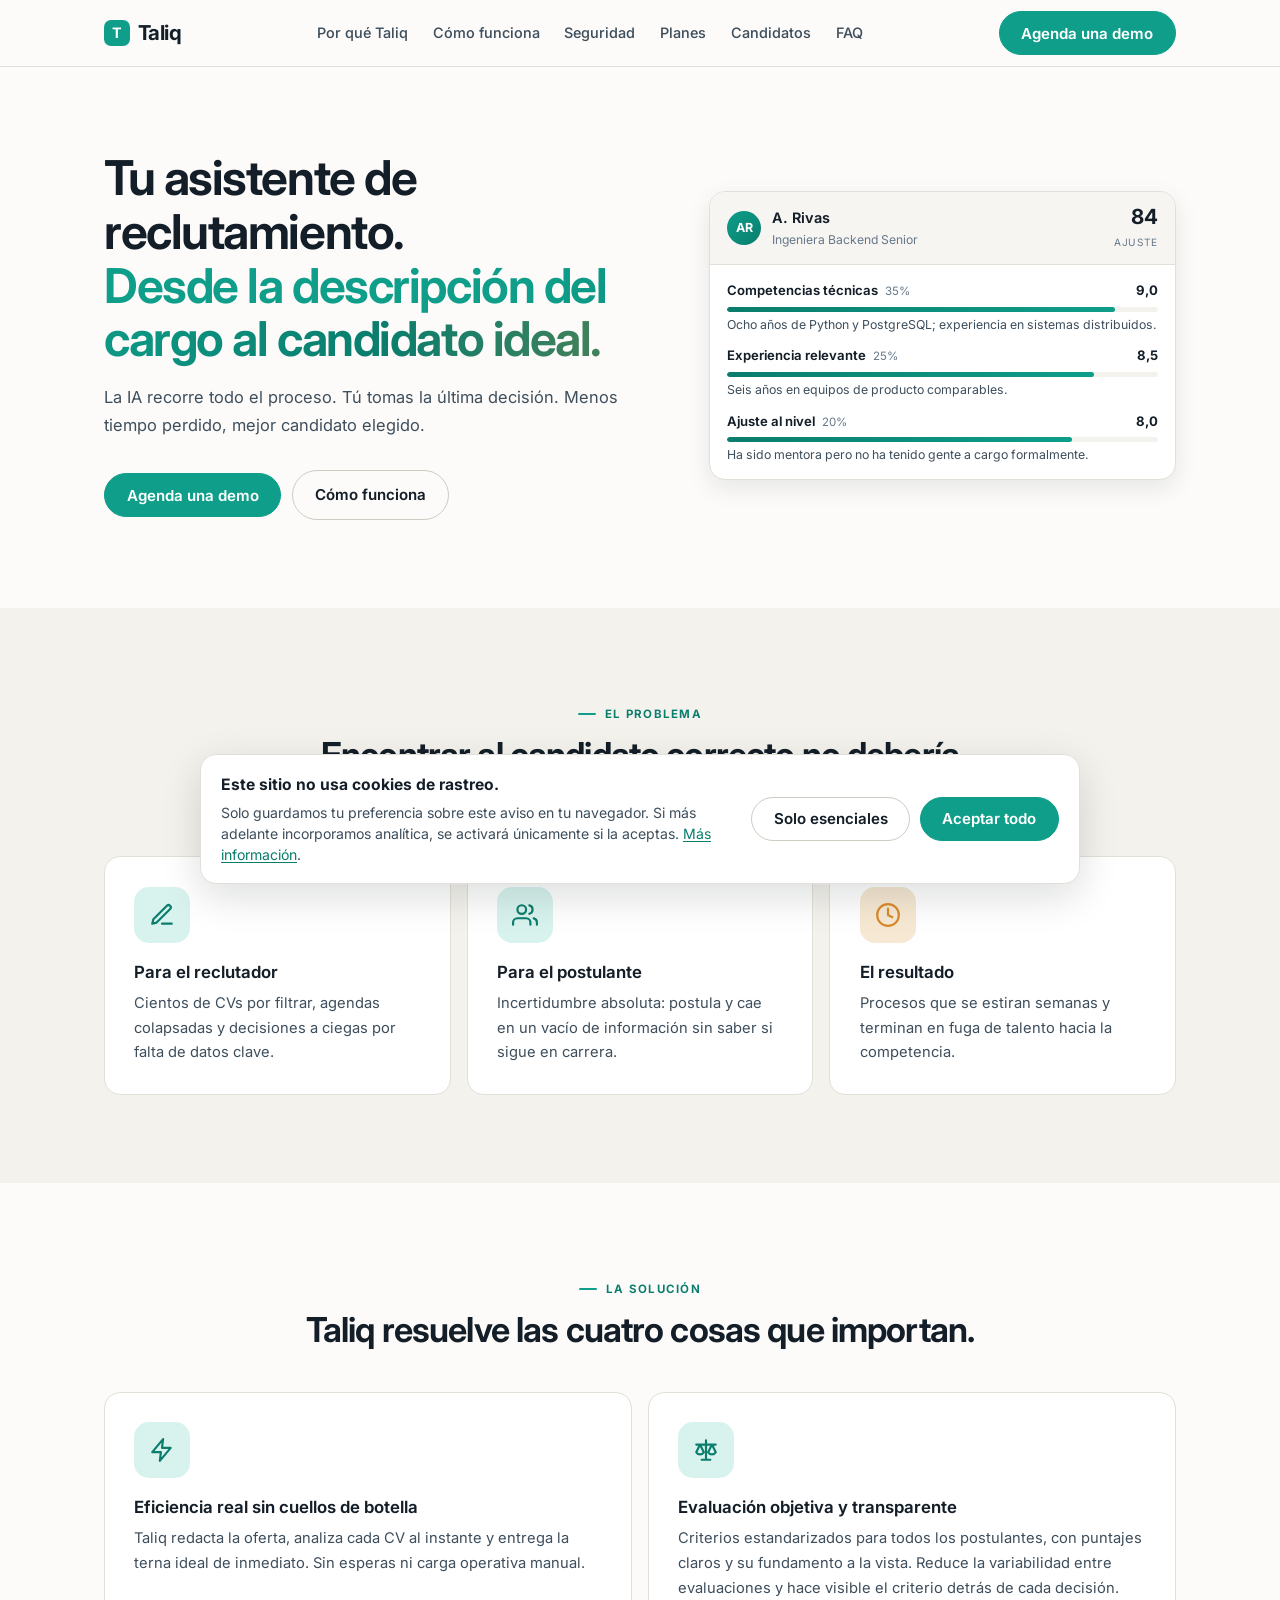
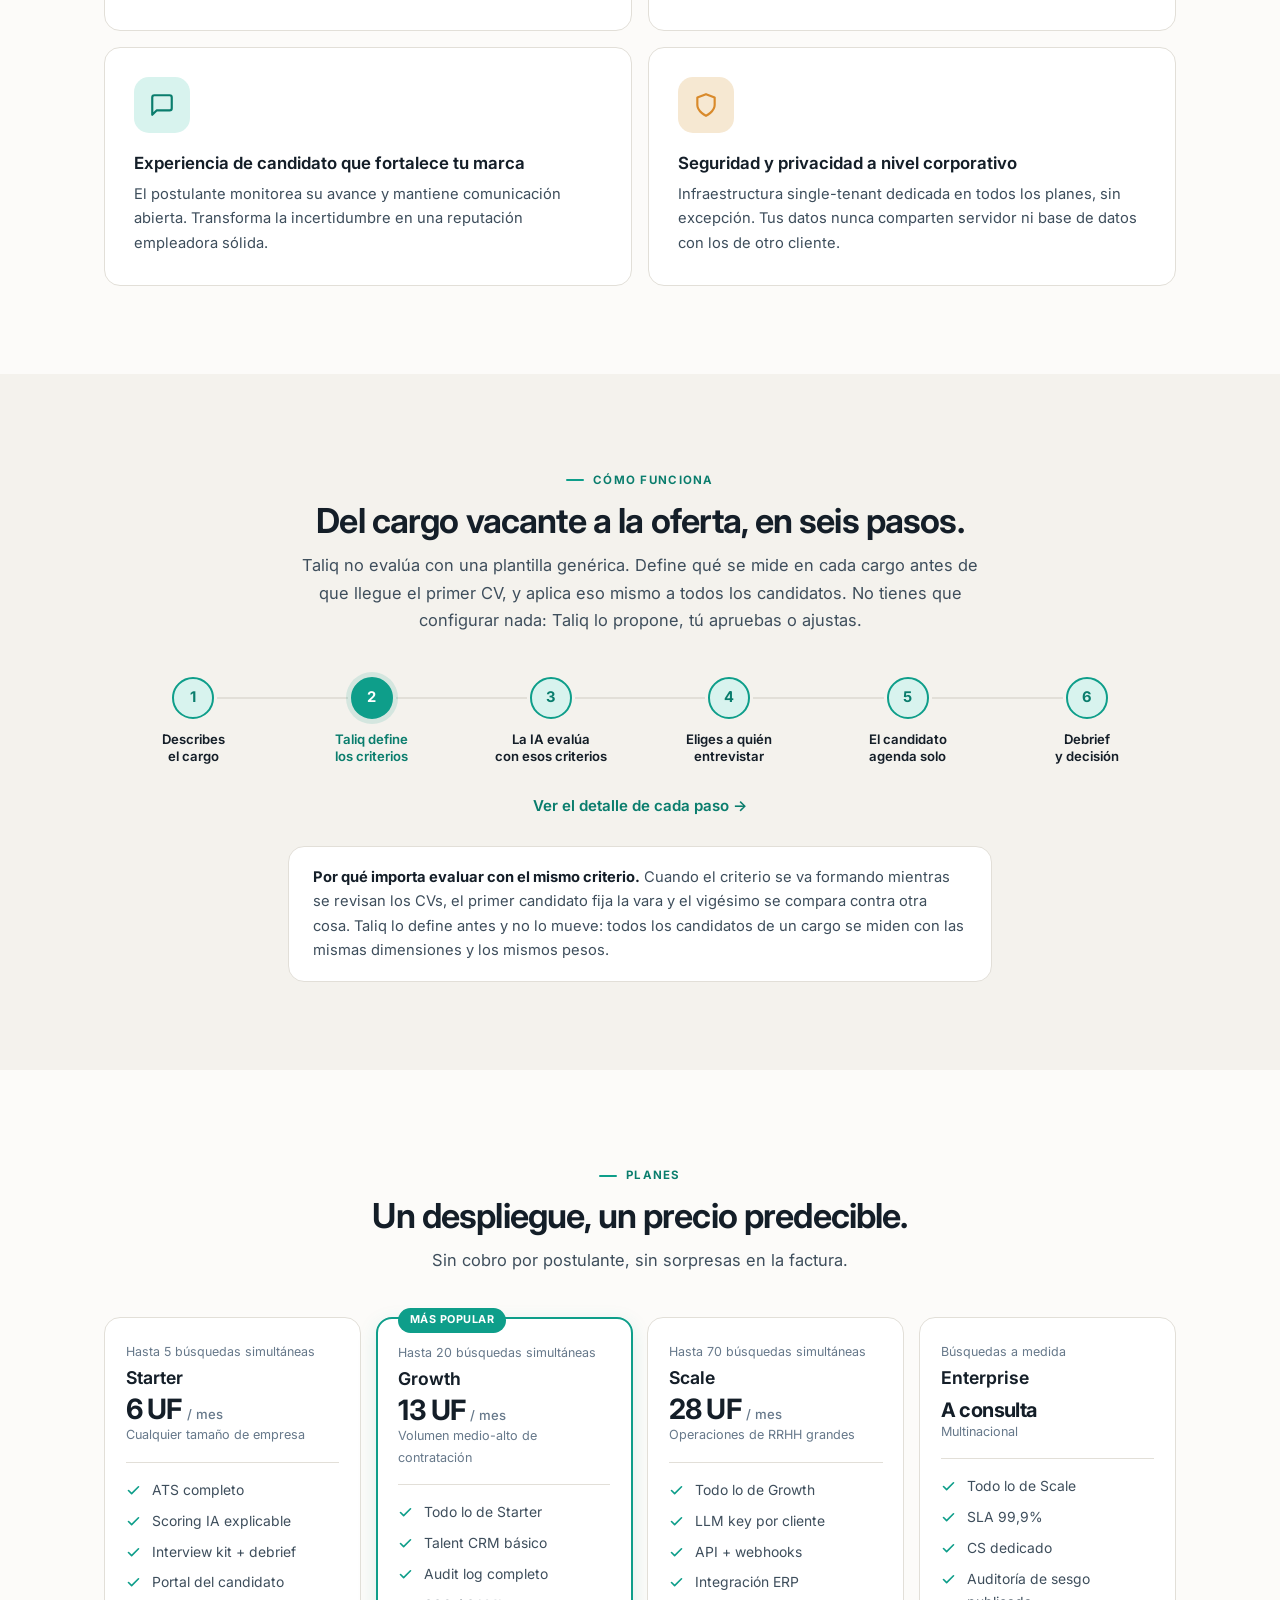
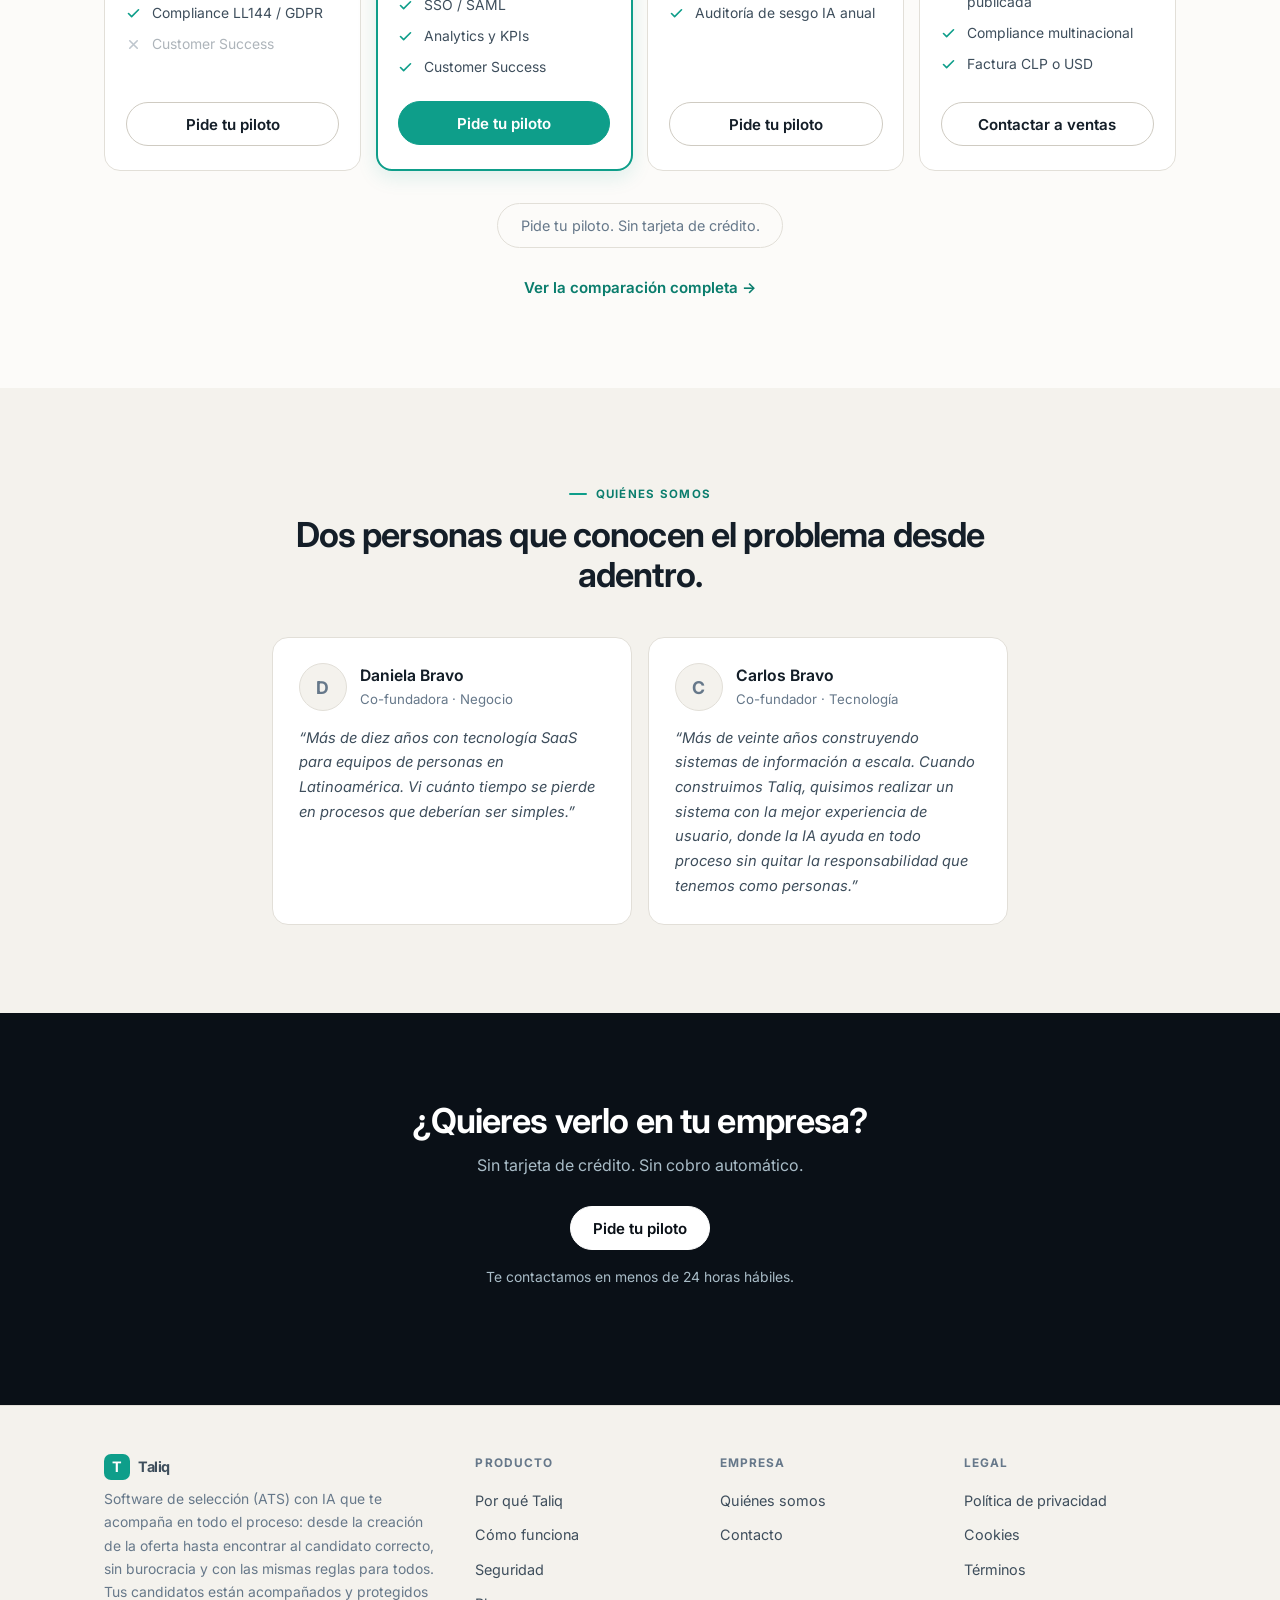
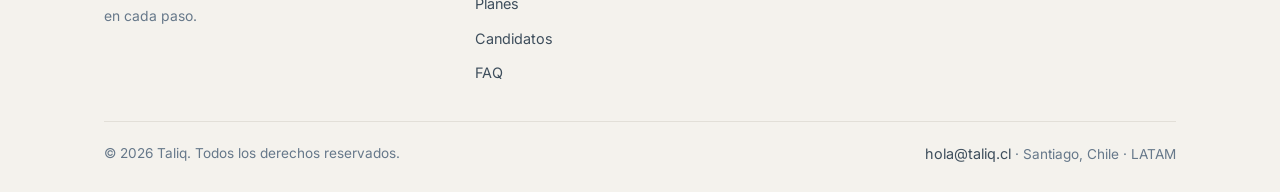
==== index.html @ 0eb397b0 "Sitio público de taliq.cl El sitio tal como está publicado: HTML, CSS y JavaScript escritos a mano, " ====
<!DOCTYPE html>
<html lang="es">
<head>
<meta charset="UTF-8">
<meta name="viewport" content="width=device-width,initial-scale=1">
<title>Taliq | Tu asistente de reclutamiento con IA</title>
<meta name="description" content="Taliq redacta la oferta, evalúa a todos los candidatos con los mismos criterios y coordina las entrevistas. La decisión final siempre es tuya.">
<meta property="og:title" content="Taliq | Tu asistente de reclutamiento con IA">
<meta property="og:description" content="Taliq redacta la oferta, evalúa a todos los candidatos con los mismos criterios y coordina las entrevistas. La decisión final siempre es tuya.">
<meta property="og:type" content="website">
<meta property="og:locale" content="es_CL">
<link rel="preconnect" href="https://fonts.googleapis.com">
<link rel="preconnect" href="https://fonts.gstatic.com" crossorigin>
<link href="https://fonts.googleapis.com/css2?family=Inter:wght@400;500;600;700&display=swap" rel="stylesheet">
<link rel="canonical" href="https://taliq.cl/">
<meta property="og:url" content="https://taliq.cl/">
<meta property="og:image" content="https://taliq.cl/assets/og-image.png">
<meta property="og:image:width" content="1200">
<meta property="og:image:height" content="630">
<meta property="og:image:alt" content="Taliq | Tu asistente de reclutamiento con IA">
<meta name="twitter:card" content="summary_large_image">
<meta name="twitter:title" content="Taliq | Tu asistente de reclutamiento con IA">
<meta name="twitter:description" content="Taliq redacta la oferta, evalúa a todos los candidatos con los mismos criterios y coordina las entrevistas. La decisión final siempre es tuya.">
<meta name="twitter:image" content="https://taliq.cl/assets/og-image.png">
<link rel="icon" href="favicon.ico" sizes="32x32">
<link rel="icon" href="assets/favicon.svg" type="image/svg+xml">
<link rel="apple-touch-icon" href="assets/apple-touch-icon.png">
<link rel="manifest" href="site.webmanifest">
<meta name="theme-color" content="#0E9E8A">
<!-- assets/styles.css is the traffic dashboard's render marker (dashboard/README.md):
     keep it as the one external, render-blocking stylesheet, or readership stops being counted. -->
<link rel="stylesheet" href="assets/styles.css">
</head>
<body>
<header class="site-header">
  <div class="container">
    <div class="header-inner">
      <a class="brand" href="index.html"><span class="brand__mark">T</span>Taliq</a>
      <nav class="nav" aria-label="Principal">
        <a href="porque-taliq.html">Por qué Taliq</a>
        <a href="como-funciona.html">Cómo funciona</a>
        <a href="seguridad.html">Seguridad</a>
        <a href="planes.html">Planes</a>
        <a href="candidatos.html">Candidatos</a>
        <a href="faq.html">FAQ</a>
      </nav>
      <div class="header-actions">
        <button class="btn btn--primary" data-demo>Agenda una demo</button>
        <button class="nav-toggle" aria-label="Abrir menú" aria-expanded="false"><span></span><span></span><span></span></button>
      </div>
    </div>
  </div>
  <div class="nav-mobile">
    <div class="container" style="padding:0">
      <a href="porque-taliq.html">Por qué Taliq</a>
      <a href="como-funciona.html">Cómo funciona</a>
      <a href="seguridad.html">Seguridad</a>
      <a href="planes.html">Planes</a>
      <a href="candidatos.html">Candidatos</a>
      <a href="faq.html">FAQ</a>
    </div>
  </div>
</header>

<!-- ===== HERO ===== -->
<section class="hero">
  <div class="container">
    <div class="hero__grid">
      <div>
        <h1>Tu asistente de reclutamiento.<br><em>Desde la descripción del cargo al candidato ideal.</em></h1>
        <p class="lede">La IA recorre todo el proceso. Tú tomas la última decisión. Menos tiempo perdido, mejor candidato elegido.</p>
        <div class="btn-row">
          <button class="btn btn--primary" data-demo>Agenda una demo</button>
          <a class="btn btn--ghost" href="como-funciona.html">Cómo funciona</a>
        </div>
      </div>
      <div class="hero__media reveal">
        <figure class="evalcard" style="margin:0">
          <figcaption class="evalcard__top">
            <span class="evalcard__avatar" aria-hidden="true">AR</span>
            <span>
              <span class="evalcard__who">A. Rivas</span>
              <span class="evalcard__role">Ingeniera Backend Senior</span>
            </span>
            <span class="evalcard__score"><b>84</b><span>Ajuste</span></span>
          </figcaption>
          <div class="evalcard__body">
            <div class="dim">
              <div class="dim__head"><b>Competencias técnicas</b><i>35%</i><span>9,0</span></div>
              <div class="dim__bar"><i style="width:90%"></i></div>
              <p class="dim__why">Ocho años de Python y PostgreSQL; experiencia en sistemas distribuidos.</p>
            </div>
            <div class="dim">
              <div class="dim__head"><b>Experiencia relevante</b><i>25%</i><span>8,5</span></div>
              <div class="dim__bar"><i style="width:85%"></i></div>
              <p class="dim__why">Seis años en equipos de producto comparables.</p>
            </div>
            <div class="dim">
              <div class="dim__head"><b>Ajuste al nivel</b><i>20%</i><span>8,0</span></div>
              <div class="dim__bar"><i style="width:80%"></i></div>
              <p class="dim__why">Ha sido mentora pero no ha tenido gente a cargo formalmente.</p>
            </div>
          </div>
        </figure>
      </div>
    </div>
  </div>
</section>

<!-- ===== PROBLEMA ===== -->
<section class="band" id="problema">
  <div class="container">
    <div class="head head--center reveal">
      <span class="eyebrow">El problema</span>
      <h2>Encontrar al candidato correcto no debería tomar tanto tiempo.</h2>
    </div>
    <div class="grid grid--3">
      <article class="card reveal">
        <span class="card__icon"><svg viewBox="0 0 24 24" fill="none" stroke="currentColor" stroke-width="2" stroke-linecap="round" stroke-linejoin="round" aria-hidden="true"><path d="M12 20h9"/><path d="M16.5 3.5a2.12 2.12 0 0 1 3 3L7 19l-4 1 1-4Z"/></svg></span>
        <h3>Para el reclutador</h3>
        <p>Cientos de CVs por filtrar, agendas colapsadas y decisiones a ciegas por falta de datos clave.</p>
      </article>
      <article class="card reveal">
        <span class="card__icon"><svg viewBox="0 0 24 24" fill="none" stroke="currentColor" stroke-width="2" stroke-linecap="round" stroke-linejoin="round" aria-hidden="true"><path d="M17 21v-2a4 4 0 0 0-4-4H5a4 4 0 0 0-4 4v2"/><circle cx="9" cy="7" r="4"/><path d="M23 21v-2a4 4 0 0 0-3-3.87"/><path d="M16 3.13a4 4 0 0 1 0 7.75"/></svg></span>
        <h3>Para el postulante</h3>
        <p>Incertidumbre absoluta: postula y cae en un vacío de información sin saber si sigue en carrera.</p>
      </article>
      <article class="card reveal">
        <span class="card__icon card__icon--warm"><svg viewBox="0 0 24 24" fill="none" stroke="currentColor" stroke-width="2" stroke-linecap="round" stroke-linejoin="round" aria-hidden="true"><circle cx="12" cy="12" r="10"/><path d="M12 6v6l4 2"/></svg></span>
        <h3>El resultado</h3>
        <p>Procesos que se estiran semanas y terminan en fuga de talento hacia la competencia.</p>
      </article>
    </div>
  </div>
</section>

<!-- ===== SOLUCIÓN ===== -->
<section id="solucion">
  <div class="container">
    <div class="head head--center reveal">
      <span class="eyebrow">La solución</span>
      <h2>Taliq resuelve las cuatro cosas que importan.</h2>
    </div>
    <div class="grid grid--2">
      <article class="card card--lift reveal">
        <span class="card__icon"><svg viewBox="0 0 24 24" fill="none" stroke="currentColor" stroke-width="2" stroke-linecap="round" stroke-linejoin="round" aria-hidden="true"><path d="M13 2 3 14h8l-1 8 10-12h-8l1-8z"/></svg></span>
        <h3>Eficiencia real sin cuellos de botella</h3>
        <p>Taliq redacta la oferta, analiza cada CV al instante y entrega la terna ideal de inmediato. Sin esperas ni carga operativa manual.</p>
      </article>
      <article class="card card--lift reveal">
        <span class="card__icon"><svg viewBox="0 0 24 24" fill="none" stroke="currentColor" stroke-width="2" stroke-linecap="round" stroke-linejoin="round" aria-hidden="true"><path d="M12 3v18M8 21h8M3 7h18M6.5 7 3 14a4 4 0 0 0 7 0Zm11 0L14 14a4 4 0 0 0 7 0Z"/></svg></span>
        <h3>Evaluación objetiva y transparente</h3>
        <p>Criterios estandarizados para todos los postulantes, con puntajes claros y su fundamento a la vista. Reduce la variabilidad entre evaluaciones y hace visible el criterio detrás de cada decisión.</p>
      </article>
      <article class="card card--lift reveal">
        <span class="card__icon"><svg viewBox="0 0 24 24" fill="none" stroke="currentColor" stroke-width="2" stroke-linecap="round" stroke-linejoin="round" aria-hidden="true"><path d="M21 15a2 2 0 0 1-2 2H7l-4 4V5a2 2 0 0 1 2-2h14a2 2 0 0 1 2 2z"/></svg></span>
        <h3>Experiencia de candidato que fortalece tu marca</h3>
        <p>El postulante monitorea su avance y mantiene comunicación abierta. Transforma la incertidumbre en una reputación empleadora sólida.</p>
      </article>
      <article class="card card--lift reveal">
        <span class="card__icon card__icon--warm"><svg viewBox="0 0 24 24" fill="none" stroke="currentColor" stroke-width="2" stroke-linecap="round" stroke-linejoin="round" aria-hidden="true"><path d="M12 22s8-4 8-10V5l-8-3-8 3v7c0 6 8 10 8 10z"/></svg></span>
        <h3>Seguridad y privacidad a nivel corporativo</h3>
        <p>Infraestructura single-tenant dedicada en todos los planes, sin excepción. Tus datos nunca comparten servidor ni base de datos con los de otro cliente.</p>
      </article>
    </div>
  </div>
</section>

<!-- ===== CÓMO FUNCIONA ===== -->
<section class="band" id="como-funciona">
  <div class="container">
    <div class="head head--center reveal">
      <span class="eyebrow">Cómo funciona</span>
      <h2>Del cargo vacante a la oferta, en seis pasos.</h2>
      <p class="lede">Taliq no evalúa con una plantilla genérica. Define qué se mide en cada cargo antes de que llegue el primer CV, y aplica eso mismo a todos los candidatos. No tienes que configurar nada: Taliq lo propone, tú apruebas o ajustas.</p>
    </div>
    <div class="flow reveal">
      <div class="flow__item"><div class="flow__n">1</div><div class="flow__t">Describes<br>el cargo</div></div>
      <div class="flow__item flow__item--hi"><div class="flow__n">2</div><div class="flow__t">Taliq define<br>los criterios</div></div>
      <div class="flow__item"><div class="flow__n">3</div><div class="flow__t">La IA evalúa<br>con esos criterios</div></div>
      <div class="flow__item"><div class="flow__n">4</div><div class="flow__t">Eliges a quién<br>entrevistar</div></div>
      <div class="flow__item"><div class="flow__n">5</div><div class="flow__t">El candidato<br>agenda solo</div></div>
      <div class="flow__item"><div class="flow__n">6</div><div class="flow__t">Debrief<br>y decisión</div></div>
    </div>
    <p class="flow-link reveal"><a href="como-funciona.html">Ver el detalle de cada paso &rarr;</a></p>
    <div class="flow-note reveal">
      <b>Por qué importa evaluar con el mismo criterio.</b> Cuando el criterio se va formando mientras se revisan los CVs, el primer candidato fija la vara y el vigésimo se compara contra otra cosa. Taliq lo define antes y no lo mueve: todos los candidatos de un cargo se miden con las mismas dimensiones y los mismos pesos.
    </div>
  </div>
</section>

<!-- ===== PLANES ===== -->
<section id="planes">
  <div class="container">
    <div class="head head--center reveal">
      <span class="eyebrow">Planes</span>
      <h2>Un despliegue, un precio predecible.</h2>
      <p class="lede">Sin cobro por postulante, sin sorpresas en la factura.</p>
    </div>
    <div class="plans">
      <article class="plan reveal">
        <p class="plan__for">Hasta 5 búsquedas simultáneas</p>
        <h3>Starter</h3>
        <div class="plan__price">6 UF <small>/ mes</small></div>
        <p class="plan__context">Cualquier tamaño de empresa</p>
        <ul class="plan__list">
          <li><svg viewBox="0 0 24 24" fill="none" stroke="currentColor" stroke-width="2.6" stroke-linecap="round" stroke-linejoin="round" aria-hidden="true"><path d="M20 6 9 17l-5-5"/></svg><span>ATS completo</span></li>
          <li><svg viewBox="0 0 24 24" fill="none" stroke="currentColor" stroke-width="2.6" stroke-linecap="round" stroke-linejoin="round" aria-hidden="true"><path d="M20 6 9 17l-5-5"/></svg><span>Scoring IA explicable</span></li>
          <li><svg viewBox="0 0 24 24" fill="none" stroke="currentColor" stroke-width="2.6" stroke-linecap="round" stroke-linejoin="round" aria-hidden="true"><path d="M20 6 9 17l-5-5"/></svg><span>Interview kit + debrief</span></li>
          <li><svg viewBox="0 0 24 24" fill="none" stroke="currentColor" stroke-width="2.6" stroke-linecap="round" stroke-linejoin="round" aria-hidden="true"><path d="M20 6 9 17l-5-5"/></svg><span>Portal del candidato</span></li>
          <li><svg viewBox="0 0 24 24" fill="none" stroke="currentColor" stroke-width="2.6" stroke-linecap="round" stroke-linejoin="round" aria-hidden="true"><path d="M20 6 9 17l-5-5"/></svg><span>Compliance LL144 / GDPR</span></li>
          <li class="plan__no"><svg viewBox="0 0 24 24" fill="none" stroke="currentColor" stroke-width="2.6" stroke-linecap="round" stroke-linejoin="round" aria-hidden="true"><path d="M18 6 6 18M6 6l12 12"/></svg><span>Customer Success</span></li>
        </ul>
        <button class="btn btn--ghost" data-demo>Pide tu piloto</button>
      </article>
      <article class="plan plan--featured reveal">
        <span class="plan__flag">Más popular</span>
        <p class="plan__for">Hasta 20 búsquedas simultáneas</p>
        <h3>Growth</h3>
        <div class="plan__price">13 UF <small>/ mes</small></div>
        <p class="plan__context">Volumen medio-alto de contratación</p>
        <ul class="plan__list">
          <li><svg viewBox="0 0 24 24" fill="none" stroke="currentColor" stroke-width="2.6" stroke-linecap="round" stroke-linejoin="round" aria-hidden="true"><path d="M20 6 9 17l-5-5"/></svg><span>Todo lo de Starter</span></li>
          <li><svg viewBox="0 0 24 24" fill="none" stroke="currentColor" stroke-width="2.6" stroke-linecap="round" stroke-linejoin="round" aria-hidden="true"><path d="M20 6 9 17l-5-5"/></svg><span>Talent CRM básico</span></li>
          <li><svg viewBox="0 0 24 24" fill="none" stroke="currentColor" stroke-width="2.6" stroke-linecap="round" stroke-linejoin="round" aria-hidden="true"><path d="M20 6 9 17l-5-5"/></svg><span>Audit log completo</span></li>
          <li><svg viewBox="0 0 24 24" fill="none" stroke="currentColor" stroke-width="2.6" stroke-linecap="round" stroke-linejoin="round" aria-hidden="true"><path d="M20 6 9 17l-5-5"/></svg><span>SSO / SAML</span></li>
          <li><svg viewBox="0 0 24 24" fill="none" stroke="currentColor" stroke-width="2.6" stroke-linecap="round" stroke-linejoin="round" aria-hidden="true"><path d="M20 6 9 17l-5-5"/></svg><span>Analytics y KPIs</span></li>
          <li><svg viewBox="0 0 24 24" fill="none" stroke="currentColor" stroke-width="2.6" stroke-linecap="round" stroke-linejoin="round" aria-hidden="true"><path d="M20 6 9 17l-5-5"/></svg><span>Customer Success</span></li>
        </ul>
        <button class="btn btn--primary" data-demo>Pide tu piloto</button>
      </article>
      <article class="plan reveal">
        <p class="plan__for">Hasta 70 búsquedas simultáneas</p>
        <h3>Scale</h3>
        <div class="plan__price">28 UF <small>/ mes</small></div>
        <p class="plan__context">Operaciones de RRHH grandes</p>
        <ul class="plan__list">
          <li><svg viewBox="0 0 24 24" fill="none" stroke="currentColor" stroke-width="2.6" stroke-linecap="round" stroke-linejoin="round" aria-hidden="true"><path d="M20 6 9 17l-5-5"/></svg><span>Todo lo de Growth</span></li>
          <li><svg viewBox="0 0 24 24" fill="none" stroke="currentColor" stroke-width="2.6" stroke-linecap="round" stroke-linejoin="round" aria-hidden="true"><path d="M20 6 9 17l-5-5"/></svg><span>LLM key por cliente</span></li>
          <li><svg viewBox="0 0 24 24" fill="none" stroke="currentColor" stroke-width="2.6" stroke-linecap="round" stroke-linejoin="round" aria-hidden="true"><path d="M20 6 9 17l-5-5"/></svg><span>API + webhooks</span></li>
          <li><svg viewBox="0 0 24 24" fill="none" stroke="currentColor" stroke-width="2.6" stroke-linecap="round" stroke-linejoin="round" aria-hidden="true"><path d="M20 6 9 17l-5-5"/></svg><span>Integración ERP</span></li>
          <li><svg viewBox="0 0 24 24" fill="none" stroke="currentColor" stroke-width="2.6" stroke-linecap="round" stroke-linejoin="round" aria-hidden="true"><path d="M20 6 9 17l-5-5"/></svg><span>Auditoría de sesgo IA anual</span></li>
        </ul>
        <button class="btn btn--ghost" data-demo>Pide tu piloto</button>
      </article>
      <article class="plan reveal">
        <p class="plan__for">Búsquedas a medida</p>
        <h3>Enterprise</h3>
        <div class="plan__price plan__price--consult">A consulta</div>
        <p class="plan__context">Multinacional</p>
        <ul class="plan__list">
          <li><svg viewBox="0 0 24 24" fill="none" stroke="currentColor" stroke-width="2.6" stroke-linecap="round" stroke-linejoin="round" aria-hidden="true"><path d="M20 6 9 17l-5-5"/></svg><span>Todo lo de Scale</span></li>
          <li><svg viewBox="0 0 24 24" fill="none" stroke="currentColor" stroke-width="2.6" stroke-linecap="round" stroke-linejoin="round" aria-hidden="true"><path d="M20 6 9 17l-5-5"/></svg><span>SLA 99,9%</span></li>
          <li><svg viewBox="0 0 24 24" fill="none" stroke="currentColor" stroke-width="2.6" stroke-linecap="round" stroke-linejoin="round" aria-hidden="true"><path d="M20 6 9 17l-5-5"/></svg><span>CS dedicado</span></li>
          <li><svg viewBox="0 0 24 24" fill="none" stroke="currentColor" stroke-width="2.6" stroke-linecap="round" stroke-linejoin="round" aria-hidden="true"><path d="M20 6 9 17l-5-5"/></svg><span>Auditoría de sesgo publicada</span></li>
          <li><svg viewBox="0 0 24 24" fill="none" stroke="currentColor" stroke-width="2.6" stroke-linecap="round" stroke-linejoin="round" aria-hidden="true"><path d="M20 6 9 17l-5-5"/></svg><span>Compliance multinacional</span></li>
          <li><svg viewBox="0 0 24 24" fill="none" stroke="currentColor" stroke-width="2.6" stroke-linecap="round" stroke-linejoin="round" aria-hidden="true"><path d="M20 6 9 17l-5-5"/></svg><span>Factura CLP o USD</span></li>
        </ul>
        <button class="btn btn--ghost" data-demo>Contactar a ventas</button>
      </article>
    </div>
    <div class="plans__note reveal"><span>Pide tu piloto. Sin tarjeta de crédito.</span></div>
    <p class="plans__more reveal"><a href="planes.html">Ver la comparación completa &rarr;</a></p>
  </div>
</section>

<!-- ===== NOSOTROS ===== -->
<section class="band" id="nosotros">
  <div class="container">
    <div class="head head--center reveal">
      <span class="eyebrow">Quiénes somos</span>
      <h2>Dos personas que conocen el problema desde adentro.</h2>
    </div>
    <div class="team">
      <article class="team__card reveal">
        <div class="team__top">
          <!-- TODO: reemplazar por foto real -->
          <div class="team__avatar">D</div>
          <div>
            <div class="team__name">Daniela Bravo</div>
            <div class="team__role">Co-fundadora · Negocio</div>
          </div>
        </div>
        <p class="team__bio">&ldquo;Más de diez años con tecnología SaaS para equipos de personas en Latinoamérica. Vi cuánto tiempo se pierde en procesos que deberían ser simples.&rdquo;</p>
      </article>
      <article class="team__card reveal">
        <div class="team__top">
          <!-- TODO: reemplazar por foto real -->
          <div class="team__avatar">C</div>
          <div>
            <div class="team__name">Carlos Bravo</div>
            <div class="team__role">Co-fundador · Tecnología</div>
          </div>
        </div>
        <p class="team__bio">&ldquo;Más de veinte años construyendo sistemas de información a escala. Cuando construimos Taliq, quisimos realizar un sistema con la mejor experiencia de usuario, donde la IA ayuda en todo proceso sin quitar la responsabilidad que tenemos como personas.&rdquo;</p>
      </article>
    </div>
  </div>
</section>

<section class="cta">
  <div class="container">
    <h2>¿Quieres verlo en tu empresa?</h2>
    <p>Sin tarjeta de crédito. Sin cobro automático.</p>
    <button class="btn btn--on-ink" data-demo>Pide tu piloto</button>
    <p class="cta__fine">Te contactamos en menos de 24 horas hábiles.</p>
  </div>
</section>
<footer class="site-footer">
  <div class="container">
    <div class="footer-grid">
      <div>
        <a class="brand" href="index.html"><span class="brand__mark">T</span>Taliq</a>
        <p class="footer-tag">Software de selección (ATS) con IA que te acompaña en todo el proceso: desde la creación de la oferta hasta encontrar al candidato correcto, sin burocracia y con las mismas reglas para todos. Tus candidatos están acompañados y protegidos en cada paso.</p>
      </div>
      <div>
        <h4>Producto</h4>
        <ul>
          <li><a href="porque-taliq.html">Por qué Taliq</a></li>
          <li><a href="como-funciona.html">Cómo funciona</a></li>
          <li><a href="seguridad.html">Seguridad</a></li>
          <li><a href="planes.html">Planes</a></li>
          <li><a href="candidatos.html">Candidatos</a></li>
          <li><a href="faq.html">FAQ</a></li>
        </ul>
      </div>
      <div>
        <h4>Empresa</h4>
        <ul>
          <li><a href="index.html#nosotros">Quiénes somos</a></li>
          <li><a href="#" data-demo>Contacto</a></li>
        </ul>
      </div>
      <div>
        <h4>Legal</h4>
        <ul>
          <li><a href="privacidad.html">Política de privacidad</a></li>
          <li><a href="#" data-cookies>Cookies</a></li>
          <li><a href="#">Términos</a></li>
        </ul>
      </div>
    </div>
    <div class="footer-bottom">
      <span>© 2026 Taliq. Todos los derechos reservados.</span>
      <span><a href="mailto:hola@taliq.cl">hola@taliq.cl</a> · Santiago, Chile · LATAM</span>
    </div>
  </div>
</footer>
<div class="modal-overlay" id="modal-demo" role="dialog" aria-modal="true" aria-labelledby="modal-title">
  <div class="modal">
    <button class="modal__close" aria-label="Cerrar">&times;</button>
    <h2 id="modal-title">Conoce Taliq en 30 minutos</h2>
    <p class="modal__sub">Completa tus datos y te contactamos en menos de 24 horas hábiles.</p>
    <form id="form-demo" novalidate>
      <div class="hp" aria-hidden="true"><label for="website">Sitio web de la empresa *</label><input type="text" id="website" name="website" placeholder="https://www.tuempresa.cl" tabindex="-1" autocomplete="off" data-required="true"></div>
      <div class="field-row">
        <div class="field"><label for="nombre">Nombre completo</label>
          <input type="text" id="nombre" name="nombre" placeholder="Tu nombre" required></div>
        <div class="field"><label for="empresa">Empresa</label>
          <input type="text" id="empresa" name="empresa" placeholder="Nombre de tu empresa" required></div>
      </div>
      <div class="field"><label for="email">Correo corporativo</label>
        <input type="email" id="email" name="email" placeholder="tu@empresa.cl" required></div>
      <div class="field-row">
        <div class="field"><label for="cargo">Cargo</label>
          <input type="text" id="cargo" name="cargo" placeholder="Tu cargo" required></div>
        <div class="field"><label for="pais">País</label>
          <select id="pais" name="pais" required>
            <option value="" disabled selected>Selecciona</option>
            <option>Chile</option><option>Argentina</option><option>Colombia</option>
            <option>México</option><option>Perú</option><option>Otro</option>
          </select></div>
      </div>
      <div class="field"><label for="volumen">¿Cuántas personas contratan por mes?</label>
        <select id="volumen" name="volumen" required>
          <option value="" disabled selected>Selecciona</option>
          <option>1 a 5</option><option>5 a 20</option><option>20 a 50</option><option>Más de 50</option>
        </select></div>
      <div class="field-check">
        <input type="checkbox" id="privacidad" name="privacidad" required>
        <label for="privacidad">Acepto la <a href="privacidad.html" target="_blank" rel="noopener">política de privacidad</a></label>
      </div>
      <button type="submit" class="btn btn--primary">Quiero mi demo</button>
    </form>
    <div class="modal__success">
      <h3>Listo. Te contactamos pronto.</h3>
      <p>Recibimos tu solicitud. En menos de 24 horas hábiles alguien del equipo se comunica contigo.</p>
    </div>
  </div>
</div>
<div class="cookie-banner" id="cookie-banner" role="dialog" aria-labelledby="cookie-title" hidden>
  <div class="cookie-banner__inner">
    <div class="cookie-banner__text">
      <strong id="cookie-title">Este sitio no usa cookies de rastreo.</strong>
      <p>Solo guardamos tu preferencia sobre este aviso en tu navegador. Si más adelante incorporamos analítica, se activará únicamente si la aceptas. <a href="privacidad.html#cookies">Más información</a>.</p>
    </div>
    <div class="cookie-banner__actions">
      <button type="button" class="btn btn--ghost" data-consent="essential">Solo esenciales</button>
      <button type="button" class="btn btn--primary" data-consent="all">Aceptar todo</button>
    </div>
  </div>
</div>
<script src="assets/site.js"></script>
</body>
</html>
---- assets/styles.css ----
/* ===========================================================
   TALIQ — Estilos del sitio
   =========================================================== */
*,*::before,*::after{box-sizing:border-box;margin:0;padding:0}

:root{
  --ink:#0A1017;
  --ink-2:#12212C;
  --paper:#FCFBF9;
  --paper-2:#F4F2ED;
  --surface:#FFFFFF;
  --surface-2:#F7F5F1;
  --text:#141E28;
  --text-2:#3E4E5C;
  --muted:#66788A;
  --on-ink:#EEF3F5;
  --on-ink-2:#A9BCC7;
  --accent:#0E9E8A;
  --accent-2:#0A7D6D;
  --accent-3:#D8F3EE;
  --warm:#D98A2B;
  --warm-2:#F6E8D2;
  --line:#E2DFD8;
  --line-2:#CFCBC2;
  --r:10px;
  --r-lg:16px;
  --shadow-sm:0 1px 3px rgba(16,27,37,.06);
  --shadow-md:0 8px 24px rgba(16,27,37,.09);
  --max:1120px;
  --font:'Inter',-apple-system,BlinkMacSystemFont,'Segoe UI',Roboto,sans-serif;
}

html{scroll-behavior:smooth;-webkit-text-size-adjust:100%}
body{
  font-family:var(--font);color:var(--text);background:var(--paper);
  line-height:1.65;font-size:16px;-webkit-font-smoothing:antialiased;
}
img{max-width:100%;display:block}
a{color:inherit;text-decoration:none}

/* ---------- Tipografía ---------- */
h1{font-size:clamp(2rem,4.6vw,3rem);font-weight:660;line-height:1.12;letter-spacing:-.03em}
h2{font-size:clamp(1.5rem,3.2vw,2.15rem);font-weight:660;line-height:1.16;letter-spacing:-.025em}
/* Cada página abre con su h1 (uno por página, por SEO), pero el titular de una
   sección .head se ve como se veía cuando era un h2: sólo cambia la etiqueta,
   no el peso visual. El h1 grande queda para el hero de la portada, que está
   fuera de .head. Estas tres medidas son las mismas del h2 de arriba. */
.head h1{font-size:clamp(1.5rem,3.2vw,2.15rem);line-height:1.16;letter-spacing:-.025em}
h3{font-size:1.05rem;font-weight:640;line-height:1.35}
p{line-height:1.68}

.container{max-width:var(--max);margin-inline:auto;padding-inline:24px}
section{padding:clamp(56px,8vw,88px) 0}
.band{background:var(--paper-2)}
.band-dark{background:var(--ink);color:var(--on-ink)}
.band-dark h1,.band-dark h2,.band-dark h3{color:#fff}
.band-dark p{color:var(--on-ink-2)}

.eyebrow{
  display:inline-flex;align-items:center;gap:.55rem;
  font-size:.72rem;font-weight:680;letter-spacing:.11em;text-transform:uppercase;
  color:var(--accent-2);margin-bottom:.7rem;
}
.eyebrow::before{content:"";width:18px;height:2px;border-radius:2px;background:var(--accent)}
.band-dark .eyebrow{color:var(--accent)}

.head{max-width:44rem;margin-bottom:2.6rem}
.head--center{text-align:center;margin-inline:auto}
.head--center .eyebrow{justify-content:center}
.lede{font-size:1.03rem;color:var(--text-2);margin-top:.7rem}
.band-dark .lede{color:var(--on-ink-2)}

/* ---------- Botones ---------- */
.btn{
  display:inline-flex;align-items:center;justify-content:center;gap:.4rem;
  padding:.72rem 1.35rem;border-radius:99px;border:1.5px solid transparent;
  font-size:.94rem;font-weight:620;cursor:pointer;transition:all .18s ease;
  font-family:inherit;white-space:nowrap;
}
.btn--primary{background:var(--accent);color:#fff;border-color:var(--accent)}
.btn--primary:hover{background:var(--accent-2);border-color:var(--accent-2)}
.btn--ghost{background:transparent;color:var(--text);border-color:var(--line-2)}
.btn--ghost:hover{border-color:var(--text-2)}
.btn--on-ink{background:#fff;color:var(--ink);border-color:#fff}
.btn--on-ink:hover{background:var(--on-ink)}
.btn--on-ink-ghost{background:transparent;color:var(--on-ink);border-color:rgba(255,255,255,.28)}
.btn--on-ink-ghost:hover{border-color:rgba(255,255,255,.55)}
.btn-row{display:flex;gap:.7rem;flex-wrap:wrap;align-items:center}

/* ---------- Header ---------- */
.site-header{
  position:sticky;top:0;z-index:60;
  background:rgba(252,251,249,.9);backdrop-filter:blur(12px);
  border-bottom:1px solid var(--line);transition:box-shadow .2s;
}
.site-header.is-scrolled{box-shadow:var(--shadow-sm)}
.header-inner{display:flex;align-items:center;justify-content:space-between;gap:1.5rem;height:66px}
.brand{display:flex;align-items:center;gap:.5rem;font-size:1.28rem;font-weight:700;letter-spacing:-.03em;flex-shrink:0}
.brand__mark{width:26px;height:26px;border-radius:7px;background:var(--accent);display:grid;place-items:center;color:#fff;font-size:.9rem;font-weight:700}
.nav{display:flex;gap:1.55rem}
.nav a+a{margin-left:0}
@supports not (gap:1rem){.nav a+a{margin-left:1.55rem}}
.nav a{font-size:.9rem;font-weight:520;color:var(--text-2);transition:color .15s}
.nav a:hover,.nav a[aria-current="page"]{color:var(--accent-2)}
.header-actions{display:flex;align-items:center;gap:.6rem;flex-shrink:0}
.nav-toggle{display:none;flex-direction:column;gap:5px;background:none;border:none;cursor:pointer;padding:8px}
.nav-toggle span{display:block;width:22px;height:2px;background:var(--text);border-radius:2px;transition:.25s}
.nav-mobile{display:none;flex-direction:column;padding:.6rem 24px 1.2rem;border-top:1px solid var(--line);background:var(--paper)}
.nav-mobile a{padding:.72rem 0;font-size:.96rem;color:var(--text-2);border-bottom:1px solid var(--line)}
.nav-mobile a:last-child{border-bottom:none}
.nav-mobile.is-open{display:flex}

/* ---------- Hero ---------- */
.hero{padding:clamp(52px,7vw,84px) 0 clamp(56px,8vw,88px)}
.hero__grid{display:grid;grid-template-columns:1.08fr .92fr;gap:clamp(2.2rem,4.5vw,3.6rem);align-items:center}
.hero h1 em{font-style:normal;background:linear-gradient(96deg,var(--accent) 0%,var(--accent) 44%,var(--accent-2) 78%,var(--warm) 158%);-webkit-background-clip:text;background-clip:text;color:transparent}
.hero .lede{max-width:34rem;margin:1.15rem 0 1.9rem}

/* ---------- Evalcard ---------- */
.evalcard{background:var(--surface);border:1px solid var(--line);border-radius:var(--r-lg);overflow:hidden;box-shadow:var(--shadow-md)}
.evalcard__top{display:flex;align-items:center;gap:.7rem;padding:.85rem 1.05rem;border-bottom:1px solid var(--line);background:var(--surface-2)}
.evalcard__avatar{width:34px;height:34px;border-radius:99px;flex:none;background:linear-gradient(135deg,var(--accent),var(--accent-2));display:grid;place-items:center;color:#fff;font-weight:700;font-size:.78rem}
.evalcard__who{display:block;font-weight:640;font-size:.9rem}
.evalcard__role{display:block;font-size:.76rem;color:var(--muted)}
.evalcard__score{margin-left:auto;text-align:right}
.evalcard__score b{font-size:1.3rem;font-weight:700;line-height:1}
.evalcard__score span{display:block;font-size:.63rem;color:var(--muted);text-transform:uppercase;letter-spacing:.07em;margin-top:2px}
.evalcard__body{padding:.95rem 1.05rem}
.dim{margin-bottom:.75rem}
.dim:last-child{margin-bottom:0}
.dim__head{display:flex;align-items:baseline;gap:.4rem;font-size:.82rem;margin-bottom:.3rem}
.dim__head b{font-weight:640}
.dim__head i{font-style:normal;color:var(--muted);font-size:.72rem}
.dim__head span{margin-left:auto;font-weight:700}
.dim__bar{height:5px;border-radius:99px;background:var(--paper-2);overflow:hidden}
.dim__bar i{display:block;height:100%;border-radius:99px;background:linear-gradient(90deg,var(--accent-2),var(--accent))}
.dim__why{font-size:.77rem;color:var(--text-2);margin-top:.25rem;line-height:1.45}

/* ---------- Grids y cards ---------- */
.grid{display:grid;gap:1rem;align-items:stretch}
.grid--2{grid-template-columns:repeat(2,1fr)}
.grid--3{grid-template-columns:repeat(3,1fr)}
.card{
  background:var(--surface);border:1px solid var(--line);border-radius:var(--r-lg);
  padding:clamp(1.4rem,2.3vw,1.85rem);
  display:grid;grid-template-rows:auto auto 1fr;
  transition:transform .2s ease,box-shadow .2s ease,border-color .2s ease;
}
.card--lift:hover{transform:translateY(-3px);box-shadow:var(--shadow-md);border-color:var(--line-2)}
.card__icon{
  display:inline-grid;place-items:center;width:56px;height:56px;
  border-radius:15px;background:var(--accent-3);color:var(--accent-2);
  margin-bottom:1.15rem;align-self:start;flex-shrink:0;
}
.card__icon svg{width:26px;height:26px}
.card__icon--warm{background:var(--warm-2);color:var(--warm)}
.card h3{margin-bottom:.45rem;align-self:start;color:var(--text)}
.card p{font-size:.92rem;color:var(--text-2);align-self:start}
.band-dark .card{background:rgba(255,255,255,.05);border-color:rgba(255,255,255,.11)}
.band-dark .card p{color:var(--on-ink-2)}
.band-dark .card__icon{background:rgba(255,255,255,.09);color:var(--accent)}

/* ---------- Flujo resumido ---------- */
.flow{display:grid;grid-template-columns:repeat(6,1fr);gap:0;margin-bottom:1.6rem}
.flow__item{text-align:center;padding:0 .4rem;position:relative}
.flow__item::after{content:"";position:absolute;top:20px;left:calc(50% + 24px);right:calc(-50% + 24px);height:2px;background:var(--line)}
.flow__item:last-child::after{display:none}
.flow__n{
  width:42px;height:42px;border-radius:99px;margin:0 auto .75rem;
  background:var(--accent-3);border:2px solid var(--accent);color:var(--accent-2);
  display:grid;place-items:center;font-size:.92rem;font-weight:700;position:relative;z-index:1;
}
.flow__item--hi .flow__n{background:var(--accent);color:#fff;box-shadow:0 0 0 5px rgba(14,158,138,.14)}
.flow__t{font-size:.82rem;font-weight:620;line-height:1.35;color:var(--text)}
.flow__item--hi .flow__t{color:var(--accent-2)}
.flow-link{text-align:center}
.flow-link a{font-size:.94rem;font-weight:620;color:var(--accent-2)}
.flow-link a:hover{color:var(--accent)}
.flow-note{
  background:var(--surface);border:1px solid var(--line);border-radius:var(--r-lg);
  padding:1.15rem 1.5rem;margin:1.7rem auto 0;max-width:44rem;
  font-size:.92rem;color:var(--text-2);
}
.flow-note b{color:var(--text)}

/* ---------- Pasos detallados ---------- */
.steps{display:grid;gap:.9rem}
.step{
  display:grid;grid-template-columns:auto 1fr;gap:1.35rem;align-items:start;
  background:var(--surface);border:1px solid var(--line);border-radius:var(--r-lg);
  padding:clamp(1.25rem,2.2vw,1.7rem);
}
.step--hi{border-color:var(--accent)}
.step__n{
  width:46px;height:46px;border-radius:99px;flex:none;
  background:var(--accent-3);border:2px solid var(--accent);color:var(--accent-2);
  display:grid;place-items:center;font-size:1rem;font-weight:700;
}
.step--hi .step__n{background:var(--accent);color:#fff}
.step h3{margin-bottom:.35rem}
.step--hi h3{color:var(--accent-2)}
.step p{font-size:.94rem;color:var(--text-2)}
.step__note{display:block;font-size:.85rem;color:var(--muted);font-style:italic;margin-top:.45rem}

/* ---------- Bloque de ley ---------- */
.lawbox{
  background:var(--accent-2);color:#fff;border-radius:var(--r-lg);
  padding:clamp(1.5rem,3vw,2.1rem);margin-bottom:2.4rem;
}
.lawbox h3{font-size:1.18rem;color:#fff;margin-bottom:.55rem}
.lawbox p{font-size:.95rem;color:rgba(255,255,255,.85)}

/* ---------- Nots ---------- */
.nots-box{background:var(--surface);border:1px solid var(--line);border-radius:var(--r-lg);padding:clamp(1.5rem,3vw,2.1rem)}
.nots-box h3{font-size:1.15rem;margin-bottom:1.1rem}
.not{display:grid;grid-template-columns:auto 1fr;gap:.7rem;align-items:start;margin-bottom:.9rem}
.not:last-child{margin-bottom:0}
.not svg{width:17px;height:17px;color:var(--warm);margin-top:4px;flex:none}
.not b{font-weight:640}
.not span{font-size:.93rem;color:var(--text-2)}

/* ---------- Planes ---------- */
.plans{display:grid;grid-template-columns:repeat(4,1fr);gap:.9rem;align-items:stretch}
.plan{
  background:var(--surface);border:1px solid var(--line);border-radius:var(--r-lg);
  padding:1.5rem 1.3rem;display:flex;flex-direction:column;position:relative;
}
.plan--featured{border:2px solid var(--accent);box-shadow:0 6px 20px rgba(14,158,138,.13)}
.plan__flag{
  position:absolute;top:-11px;left:1.3rem;background:var(--accent);color:#fff;
  font-size:.68rem;font-weight:700;letter-spacing:.05em;text-transform:uppercase;
  padding:.22rem .7rem;border-radius:99px;
}
.plan__for{font-size:.78rem;color:var(--muted);margin-bottom:.2rem}
.plan h3{font-size:1.1rem;margin-bottom:.25rem}
.plan__price{font-size:1.75rem;font-weight:700;letter-spacing:-.03em;line-height:1.1}
.plan__price small{font-size:.82rem;font-weight:500;color:var(--muted);letter-spacing:0}
.plan__price--consult{font-size:1.25rem;padding-top:.35rem}
.plan__context{font-size:.79rem;color:var(--muted);margin-bottom:1rem;padding-bottom:1rem;border-bottom:1px solid var(--line)}
.plan__list{list-style:none;display:grid;gap:.5rem;flex:1;align-content:start;margin-bottom:1.4rem}
.plan__list li{display:grid;grid-template-columns:18px 1fr;gap:.5rem;font-size:.87rem;color:var(--text-2)}
.plan__list svg{width:15px;height:15px;color:var(--accent);margin-top:4px}
.plan__no{opacity:.42}
.plan__no svg{color:var(--muted)}
.plan .btn{width:100%;margin-top:auto}
.plans__note{text-align:center;margin-top:2rem}
.plans__note span{display:inline-block;font-size:.9rem;color:var(--muted);padding:.6rem 1.4rem;border:1px solid var(--line);border-radius:99px}
.plans__more{text-align:center;margin-top:1.6rem}
.plans__more a{font-size:.94rem;font-weight:620;color:var(--accent-2)}

/* ---------- Tabla comparativa ---------- */
.cmp-wrap{overflow-x:auto;border:1px solid var(--line);border-radius:var(--r-lg);background:var(--surface)}
.cmp{width:100%;border-collapse:collapse;min-width:760px}
.cmp th,.cmp td{padding:.78rem 1rem;text-align:center;font-size:.88rem;border-bottom:1px solid var(--line)}
.cmp th:first-child,.cmp td:first-child{text-align:left;min-width:230px}
.cmp thead th{background:var(--ink);color:#fff;font-weight:640;position:sticky;top:0}
.cmp thead th small{display:block;font-size:.74rem;font-weight:400;color:var(--on-ink-2);margin-top:2px}
.cmp thead th.is-featured{background:var(--accent-2)}
.cmp .cmp__block td{background:var(--paper-2);font-size:.72rem;font-weight:700;letter-spacing:.09em;text-transform:uppercase;color:var(--muted);text-align:left}
.cmp td.is-featured{background:rgba(14,158,138,.055);color:var(--accent-2);font-weight:600}
.cmp td.is-no{color:var(--muted)}
.cmp tbody tr:hover td{background:var(--surface-2)}
.cmp tbody tr:hover td.is-featured{background:rgba(14,158,138,.09)}
.cmp svg{width:15px;height:15px;vertical-align:middle}

/* ---------- Info box ---------- */
.infobox{background:var(--surface);border:1px solid var(--line);border-radius:var(--r-lg);padding:clamp(1.5rem,3vw,2.1rem);margin-top:2.2rem}
.infobox h3{font-size:1.12rem;margin-bottom:.7rem}
.infobox p{font-size:.94rem;color:var(--text-2);margin-bottom:.55rem}
.infobox__ex{background:var(--accent-3);color:var(--accent-2);border-radius:var(--r);padding:.85rem 1.1rem;font-size:.9rem;margin-top:.9rem}

/* ---------- FAQ ---------- */
.faq{max-width:48rem;margin-inline:auto}
.faq__item{border-bottom:1px solid var(--line)}
.faq__item:first-child{border-top:1px solid var(--line)}
.faq__q{
  width:100%;text-align:left;background:none;border:none;cursor:pointer;
  padding:1.15rem 0;display:flex;align-items:center;justify-content:space-between;gap:1.2rem;
  font-family:inherit;font-size:1rem;font-weight:600;color:var(--text);
}
.faq__q:hover{color:var(--accent-2)}
.faq__icon{flex:none;width:18px;height:18px;color:var(--muted);transition:transform .25s}
.faq__item.is-open .faq__icon{transform:rotate(45deg);color:var(--accent)}
.faq__a{display:none;font-size:.94rem;color:var(--text-2);padding-bottom:1.15rem;max-width:44rem}
.faq__item.is-open .faq__a{display:block}

/* ---------- Equipo ---------- */
.team{display:grid;grid-template-columns:repeat(2,1fr);gap:1rem;max-width:46rem;margin-inline:auto}
.team__card{background:var(--surface);border:1px solid var(--line);border-radius:var(--r-lg);padding:1.6rem;display:flex;flex-direction:column;gap:.9rem}
.team__top{display:flex;align-items:center;gap:.85rem}
.team__avatar{width:48px;height:48px;border-radius:99px;flex:none;background:var(--paper-2);border:1px solid var(--line);display:grid;place-items:center;font-size:1.1rem;font-weight:700;color:var(--muted)}
.team__name{font-size:.98rem;font-weight:640}
.team__role{font-size:.83rem;color:var(--muted)}
.team__bio{font-size:.92rem;color:var(--text-2);font-style:italic}

/* ---------- CTA ---------- */
.cta{background:var(--ink);text-align:center;position:relative;overflow:hidden}
.cta::before{content:"";position:absolute;inset:auto -20% -60%;height:100%;background:radial-gradient(50% 60% at 30% 100%,rgba(14,158,138,.26),transparent 70%);pointer-events:none}
.cta .container{position:relative;z-index:1}
.cta h2{color:#fff;margin-bottom:.7rem}
.cta p{color:var(--on-ink-2);margin-bottom:1.7rem}
.cta__fine{font-size:.87rem;color:rgba(238,243,245,.45);margin-top:1rem}

/* ---------- Footer ---------- */
.site-footer{background:var(--paper-2);border-top:1px solid var(--line);padding:3rem 0 1.6rem}
.footer-grid{display:grid;grid-template-columns:1.6fr 1fr 1fr 1fr;gap:2rem;margin-bottom:2.2rem}
.footer-tag{font-size:.87rem;color:var(--muted);margin-top:.5rem;max-width:22rem}
.site-footer h4{font-size:.74rem;font-weight:700;text-transform:uppercase;letter-spacing:.09em;color:var(--muted);margin-bottom:.85rem}
.site-footer ul{list-style:none;display:grid;gap:.5rem}
.site-footer a{font-size:.9rem;color:var(--text-2)}
.site-footer a:hover{color:var(--accent-2)}
.footer-bottom{border-top:1px solid var(--line);padding-top:1.3rem;display:flex;justify-content:space-between;flex-wrap:wrap;gap:.7rem;font-size:.85rem;color:var(--muted)}

/* ---------- Modal demo ---------- */
.modal-overlay{
  position:fixed;inset:0;z-index:200;background:rgba(10,16,23,.72);backdrop-filter:blur(6px);
  display:flex;align-items:center;justify-content:center;padding:24px;
  opacity:0;pointer-events:none;transition:opacity .25s;overflow-y:auto;
}
.modal-overlay.is-open{opacity:1;pointer-events:all}
.modal{
  background:var(--surface);border-radius:var(--r-lg);width:100%;max-width:30rem;
  padding:2.2rem;position:relative;transform:translateY(16px);transition:transform .25s;
  margin:auto;
}
.modal-overlay.is-open .modal{transform:none}
.modal__close{position:absolute;top:1rem;right:1rem;background:none;border:none;cursor:pointer;font-size:1.5rem;line-height:1;color:var(--muted)}
.modal__close:hover{color:var(--text)}
.modal h2{font-size:1.42rem;margin-bottom:.5rem}
.modal__sub{font-size:.93rem;color:var(--text-2);margin-bottom:1.6rem}
.field{margin-bottom:.95rem}
.field label{display:block;font-size:.86rem;font-weight:600;margin-bottom:.35rem}
.field input,.field select{
  width:100%;padding:.62rem .85rem;border:1.5px solid var(--line);border-radius:var(--r);
  font-size:.94rem;font-family:inherit;color:var(--text);background:var(--surface);
  outline:none;transition:border-color .15s;
}
.field input:focus,.field select:focus{border-color:var(--accent)}
.field-row{display:grid;grid-template-columns:1fr 1fr;gap:.7rem}
.field-check{display:flex;align-items:flex-start;gap:.6rem;margin-bottom:1.4rem}
.field-check input{width:auto;margin-top:4px;accent-color:var(--accent)}
.field-check label{font-size:.86rem;font-weight:400;color:var(--text-2)}
.field-check a{color:var(--accent-2);text-decoration:underline}
.modal .btn{width:100%}
.modal__success{display:none;text-align:center;padding:1.2rem 0}
.modal.is-sent #modal-title,.modal.is-sent .modal__sub{display:none}
.modal__success h3{font-size:1.22rem;margin-bottom:.6rem}
.modal__success p{font-size:.94rem;color:var(--text-2)}

/* ---------- Reveal ---------- */
.js .reveal{opacity:0;transform:translateY(16px);transition:opacity .6s ease,transform .6s cubic-bezier(.22,1,.36,1)}
.js .reveal.is-in{opacity:1;transform:none}

/* ---------- Responsive ---------- */
@media (max-width:1000px){
  .hero__grid{grid-template-columns:1fr}
  .hero__media{max-width:30rem}
  .footer-grid{grid-template-columns:1fr 1fr}
  .plans{grid-template-columns:repeat(2,1fr)}
}
@media (max-width:860px){
  .nav{display:none}
  .nav-toggle{display:flex}
  .grid--3{grid-template-columns:1fr}
  .flow{grid-template-columns:repeat(3,1fr);gap:1.4rem 0}
  .flow__item:nth-child(3)::after{display:none}
}
@media (max-width:620px){
  .grid--2{grid-template-columns:1fr}
  .plans{grid-template-columns:1fr}
  .team{grid-template-columns:1fr}
  .flow{grid-template-columns:repeat(2,1fr)}
  .flow__item::after{display:none}
  .step{grid-template-columns:1fr;gap:.9rem}
  .field-row{grid-template-columns:1fr}
  .footer-grid{grid-template-columns:1fr}
}
@media (prefers-reduced-motion:reduce){
  .js .reveal{opacity:1;transform:none;transition:none}
  .card--lift:hover{transform:none}
  html{scroll-behavior:auto}
}
.hp{position:absolute;left:-9999px;width:1px;height:1px;overflow:hidden}
.form-error{display:block;color:#B42318;font-size:.9rem;margin:.2rem 0 .8rem;min-height:1.2em}
.form-error:empty{display:none}

/* ---------- Página legal ---------- */
.legal{max-width:760px;margin-top:2.4rem}
.legal h3{font-size:1.15rem;margin:2rem 0 .6rem;scroll-margin-top:90px}
.legal p,.legal li{font-size:.97rem;color:var(--text-2);line-height:1.65}
.legal p+p{margin-top:.7rem}
.legal ul{padding-left:1.25rem;margin:.5rem 0 .9rem}
.legal li+li{margin-top:.4rem}
.legal code{font-size:.88em;background:var(--surface-2);padding:.1em .35em;border-radius:4px}
.legal a{color:var(--accent-2);text-decoration:underline;text-underline-offset:2px}

/* ---------- Aviso de cookies ---------- */
.cookie-banner{position:fixed;left:16px;right:16px;bottom:16px;z-index:900;display:flex;justify-content:center;pointer-events:none}
.cookie-banner[hidden]{display:none}
.cookie-banner__inner{pointer-events:auto;max-width:880px;width:100%;background:var(--surface);border:1px solid var(--line);border-radius:var(--r-lg);box-shadow:0 12px 40px rgba(10,16,23,.14);padding:1.1rem 1.25rem;display:flex;gap:1.25rem;align-items:center;flex-wrap:wrap}
.cookie-banner__text{flex:1 1 380px}
.cookie-banner__text strong{display:block;font-size:.98rem;margin-bottom:.25rem}
.cookie-banner__text p{font-size:.88rem;color:var(--text-2);line-height:1.5}
.cookie-banner__text a{color:var(--accent-2);text-decoration:underline;text-underline-offset:2px}
.cookie-banner__actions{display:flex;gap:.6rem;flex-wrap:wrap}
.cookie-banner .btn{white-space:nowrap}
@media (max-width:560px){.cookie-banner{left:8px;right:8px;bottom:8px}.cookie-banner__actions{width:100%}.cookie-banner .btn{flex:1}}

/* ---------- Chips de tags (página Por qué Taliq) ---------- */
.chip-row{display:flex;flex-wrap:wrap;gap:.5rem;justify-content:center;margin:1.3rem 0 1.6rem}
.chip{font-size:.82rem;font-weight:560;color:var(--text-2);background:var(--surface);border:1px solid var(--line);padding:.42rem 1rem;border-radius:99px}

/* ---------- Bloque "lo que ya no diferencia" (página Por qué Taliq) ---------- */
.commod-box{background:var(--surface);border:1px solid var(--line);border-radius:var(--r-lg);padding:1.5rem 1.7rem;margin-bottom:2rem}
.commod-box p{font-size:.94rem;color:var(--text-2);line-height:1.6}

/* ---------- Flow de 5 pasos (página Candidatos) ---------- */
.flow--5{grid-template-columns:repeat(5,1fr)}
@media (max-width:620px){.flow--5{grid-template-columns:repeat(2,1fr)}}
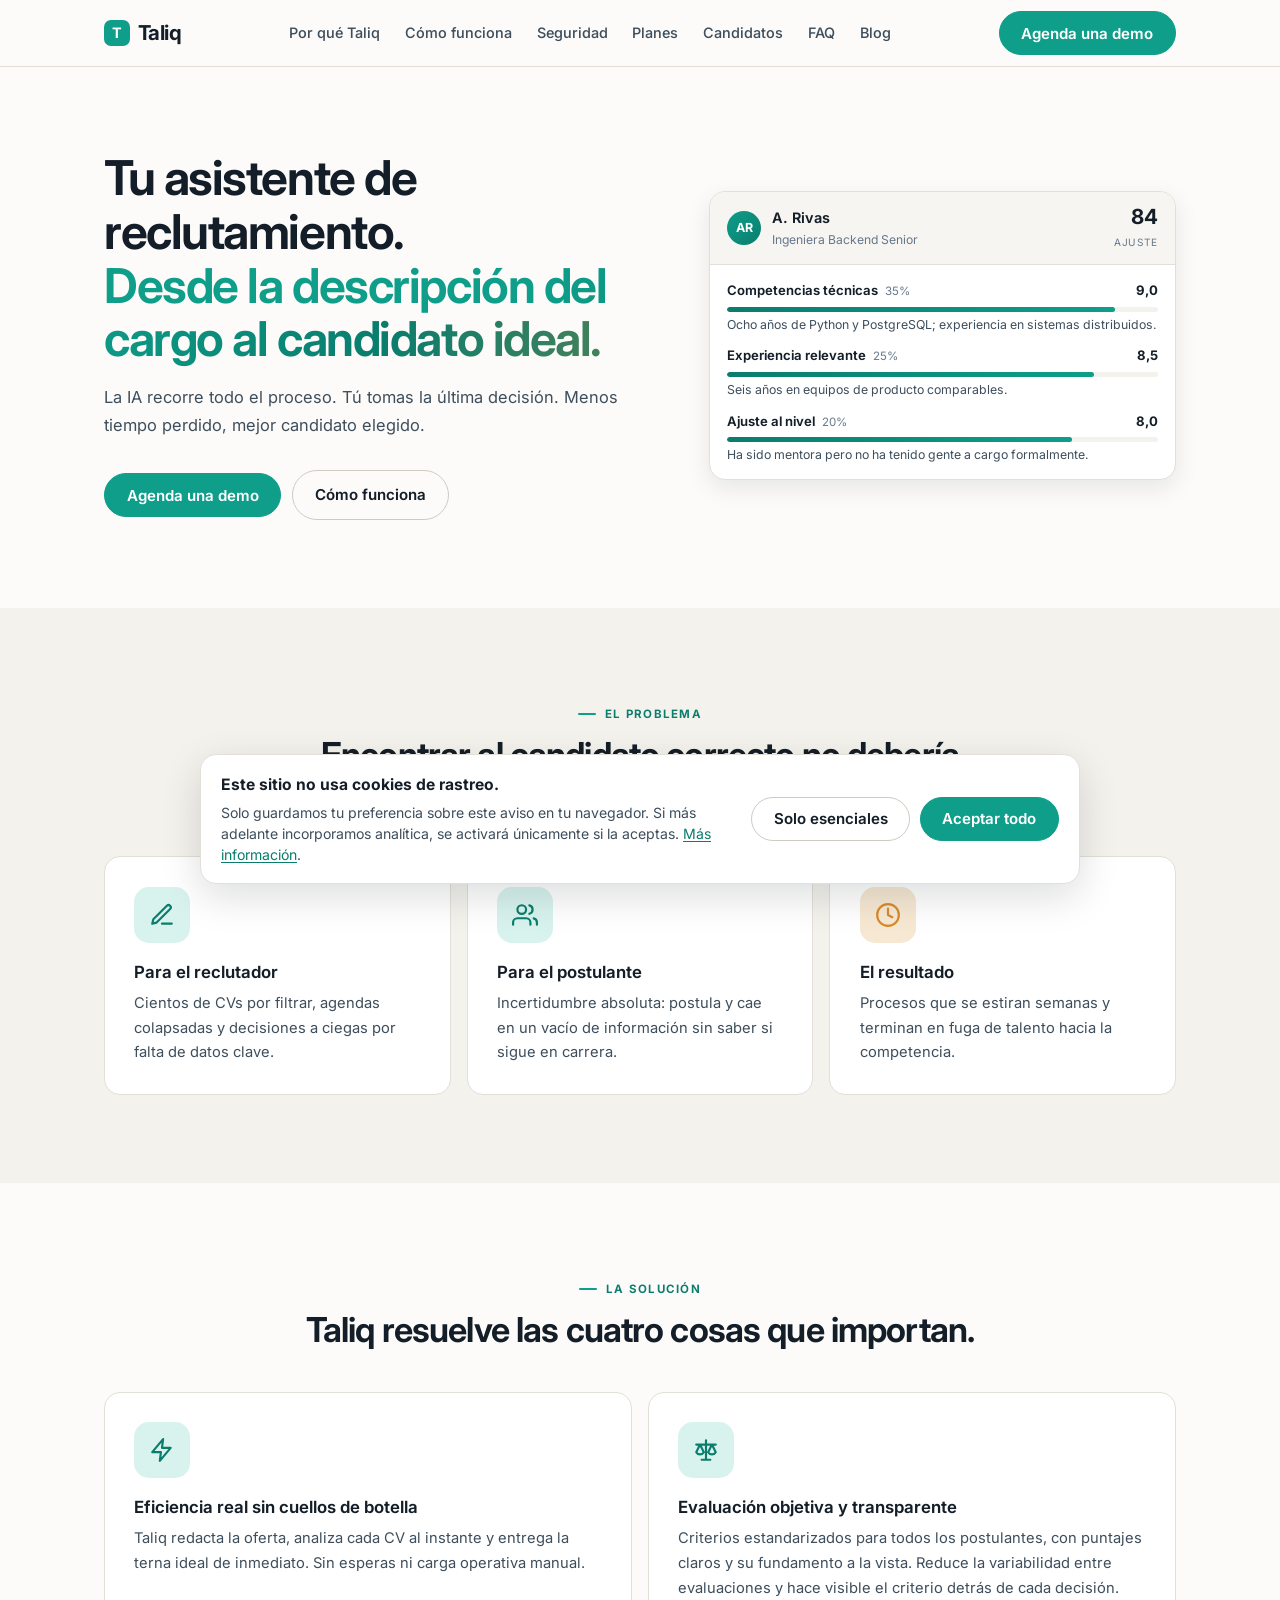
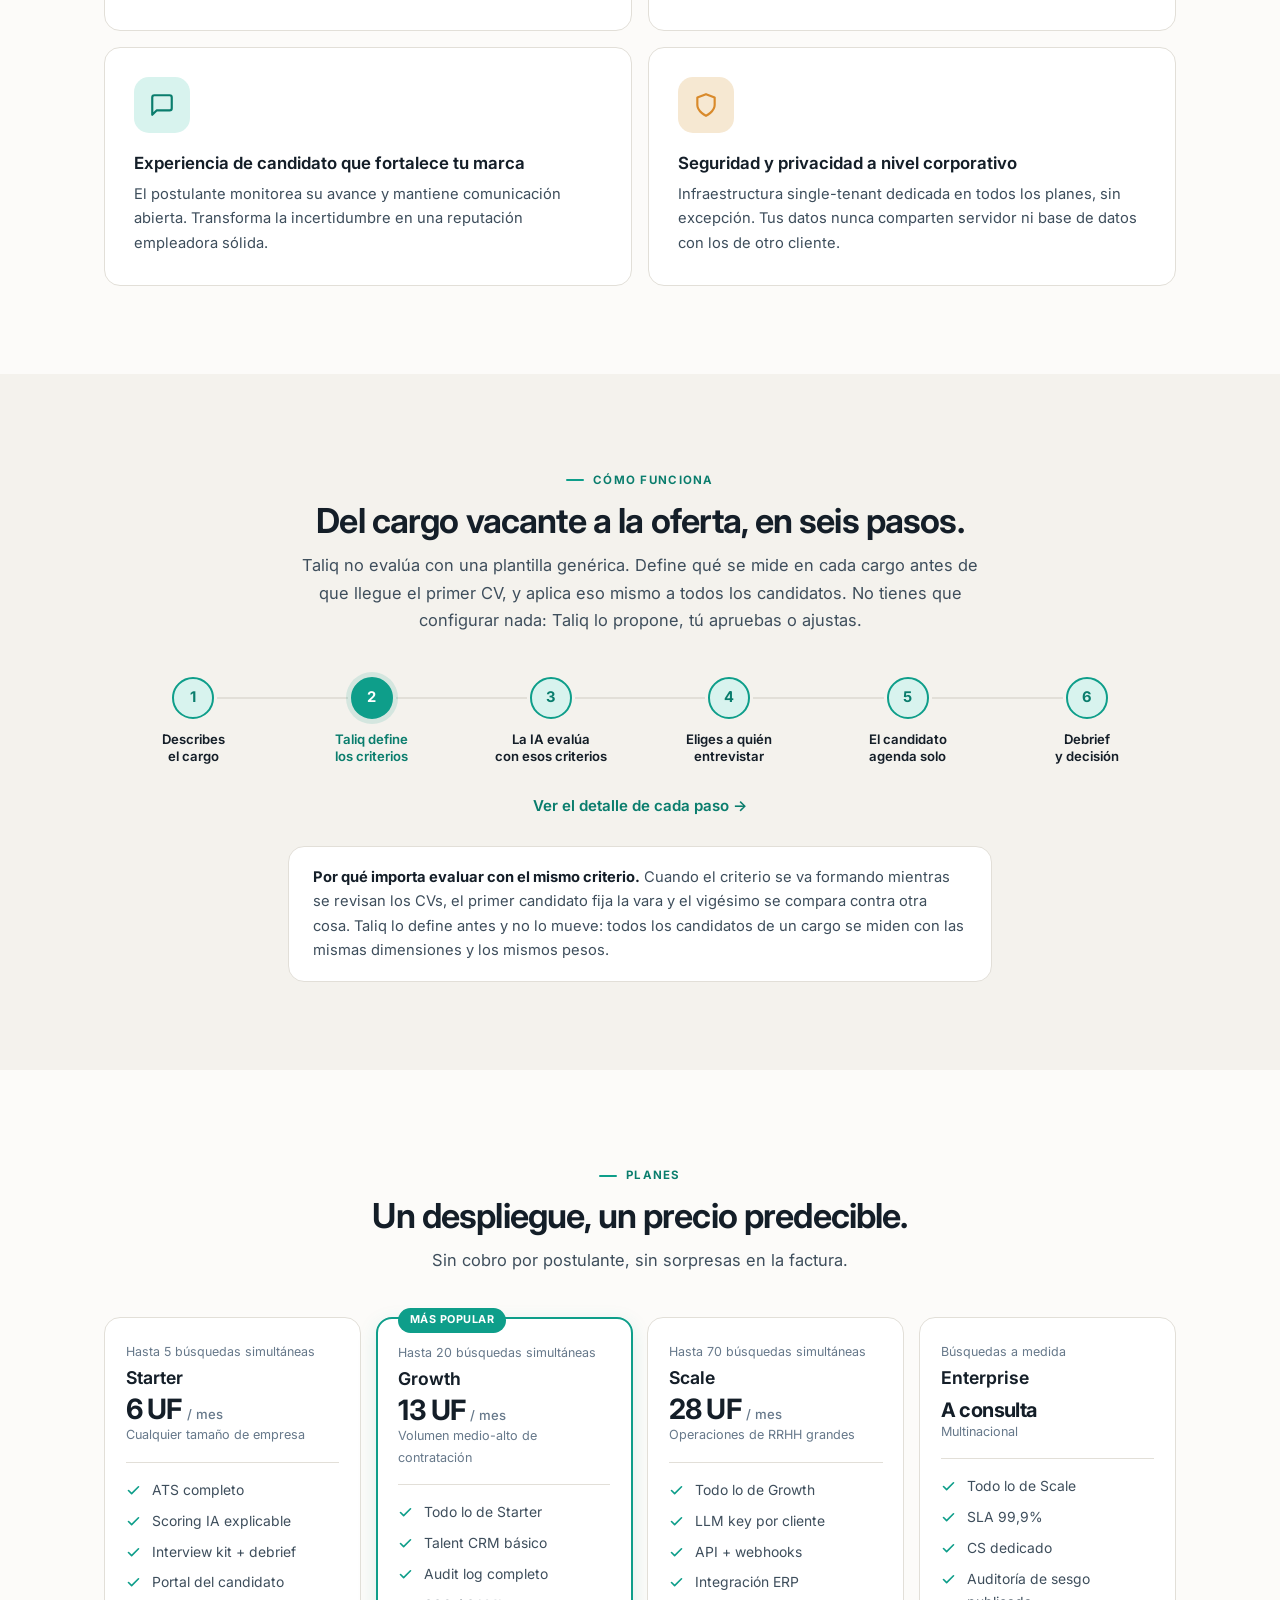
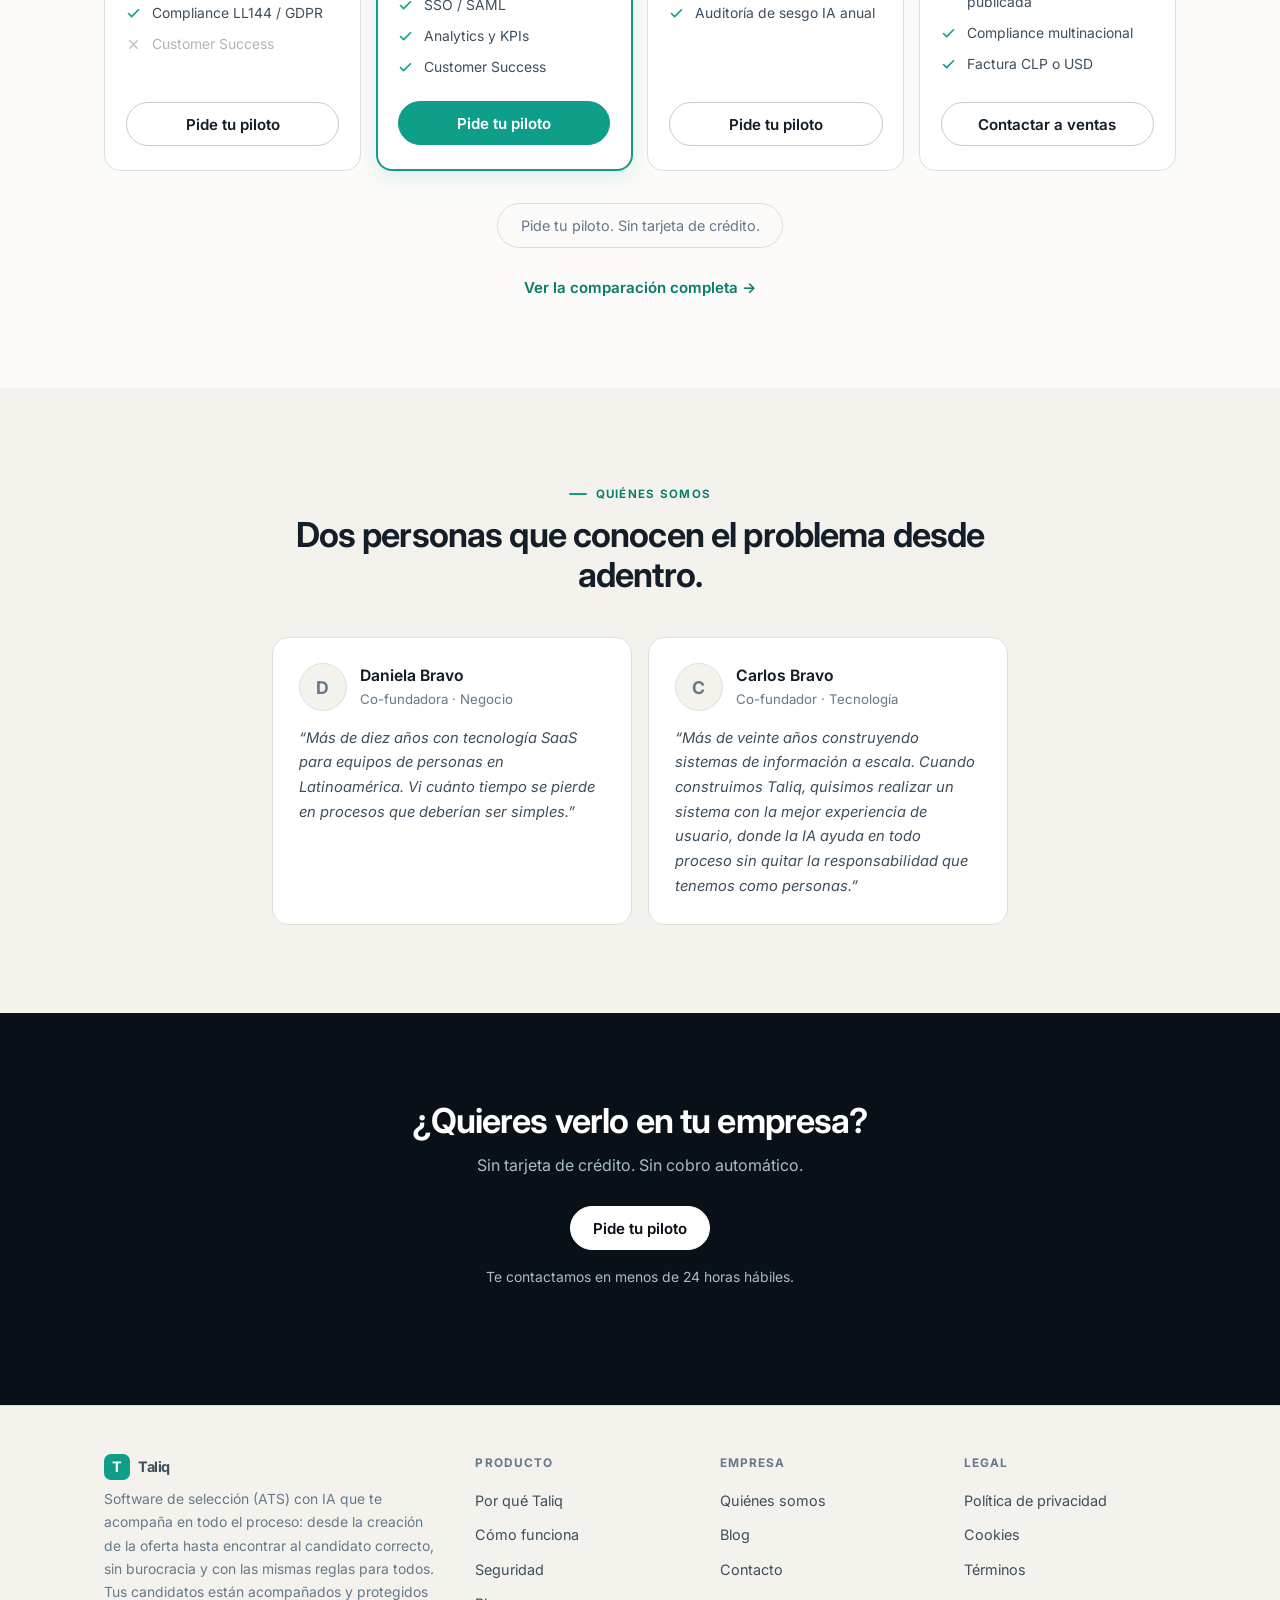
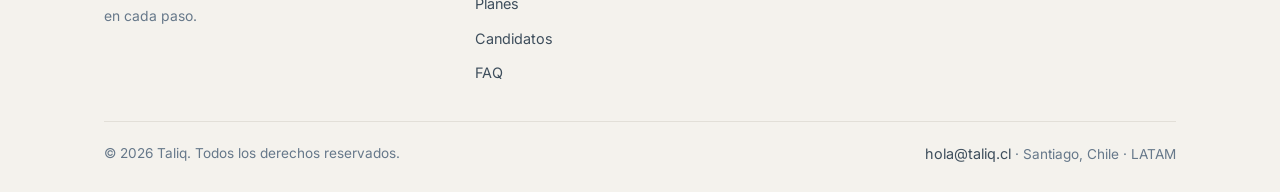
==== commit 3b1bf52c: "Enlazar el blog desde el menú y el pie de página Blog aparece en el menú, en el menú móvil y en la c" ====
--- a/index.html
+++ b/index.html
@@ -27,8 +27,10 @@
 <link rel="apple-touch-icon" href="assets/apple-touch-icon.png">
 <link rel="manifest" href="site.webmanifest">
 <meta name="theme-color" content="#0E9E8A">
-<!-- assets/styles.css is the traffic dashboard's render marker (dashboard/README.md):
-     keep it as the one external, render-blocking stylesheet, or readership stops being counted. -->
+<!-- assets/styles.css es la única hoja de estilos externa del sitio, y tiene que
+     seguir siéndolo: es lo que permite contar cuánta gente lee de verdad. No
+     ponerla en línea, no dividirla, no agregarle un hash al nombre y no sumar una
+     segunda. Ver README.md, «Reglas que conviene no romper». -->
 <link rel="stylesheet" href="assets/styles.css">
 </head>
 <body>
@@ -43,6 +45,7 @@
         <a href="planes.html">Planes</a>
         <a href="candidatos.html">Candidatos</a>
         <a href="faq.html">FAQ</a>
+        <a href="blog/">Blog</a>
       </nav>
       <div class="header-actions">
         <button class="btn btn--primary" data-demo>Agenda una demo</button>
@@ -58,6 +61,7 @@
       <a href="planes.html">Planes</a>
       <a href="candidatos.html">Candidatos</a>
       <a href="faq.html">FAQ</a>
+      <a href="blog/">Blog</a>
     </div>
   </div>
 </header>
@@ -328,6 +332,7 @@
         <h4>Empresa</h4>
         <ul>
           <li><a href="index.html#nosotros">Quiénes somos</a></li>
+          <li><a href="blog/">Blog</a></li>
           <li><a href="#" data-demo>Contacto</a></li>
         </ul>
       </div>
--- a/assets/styles.css
+++ b/assets/styles.css
@@ -100,7 +100,7 @@
 .nav{display:flex;gap:1.55rem}
 .nav a+a{margin-left:0}
 @supports not (gap:1rem){.nav a+a{margin-left:1.55rem}}
-.nav a{font-size:.9rem;font-weight:520;color:var(--text-2);transition:color .15s}
+.nav a{font-size:.9rem;font-weight:520;color:var(--text-2);transition:color .15s;white-space:nowrap}
 .nav a:hover,.nav a[aria-current="page"]{color:var(--accent-2)}
 .header-actions{display:flex;align-items:center;gap:.6rem;flex-shrink:0}
 .nav-toggle{display:none;flex-direction:column;gap:5px;background:none;border:none;cursor:pointer;padding:8px}
@@ -353,14 +353,15 @@
 
 /* ---------- Responsive ---------- */
 @media (max-width:1000px){
+  /* Siete enlaces más la marca y el botón no caben bajo ~1000px: el menú pasa a la hamburguesa. */
+  .nav{display:none}
+  .nav-toggle{display:flex}
   .hero__grid{grid-template-columns:1fr}
   .hero__media{max-width:30rem}
   .footer-grid{grid-template-columns:1fr 1fr}
   .plans{grid-template-columns:repeat(2,1fr)}
 }
 @media (max-width:860px){
-  .nav{display:none}
-  .nav-toggle{display:flex}
   .grid--3{grid-template-columns:1fr}
   .flow{grid-template-columns:repeat(3,1fr);gap:1.4rem 0}
   .flow__item:nth-child(3)::after{display:none}
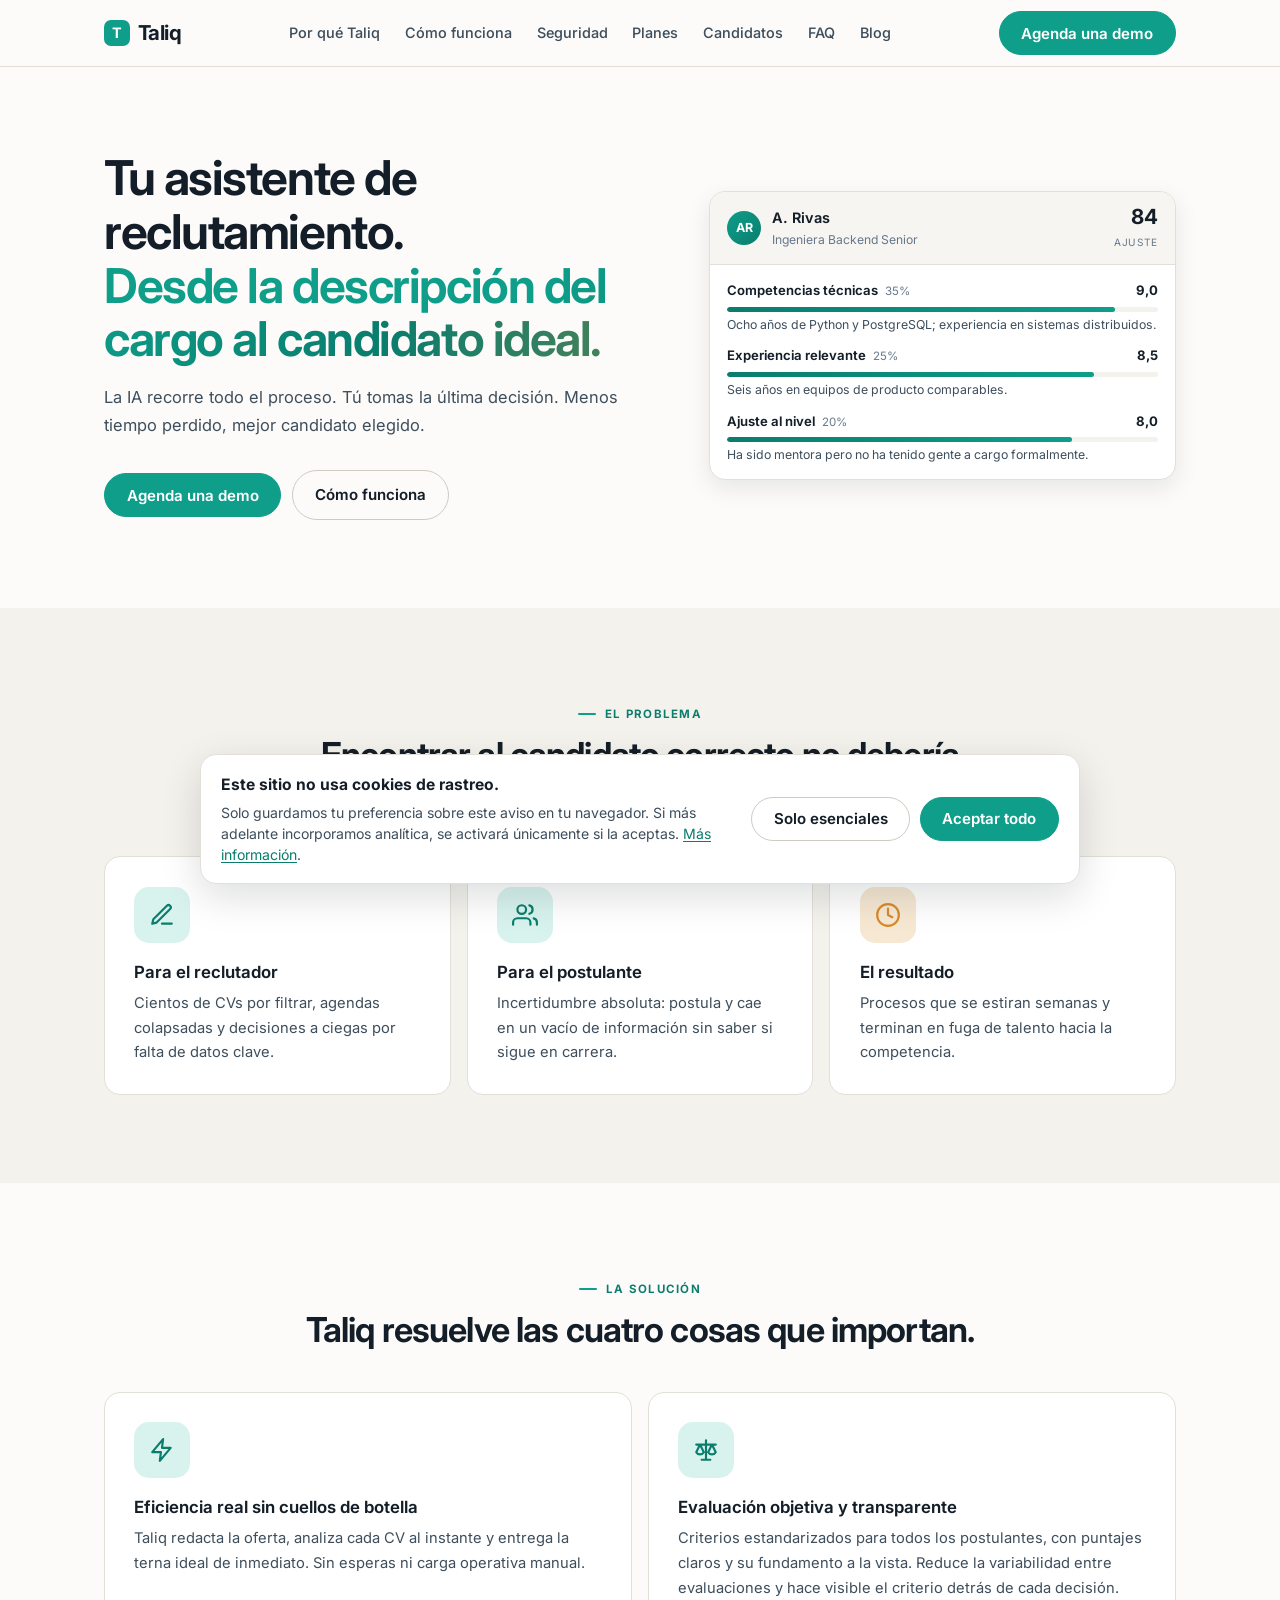
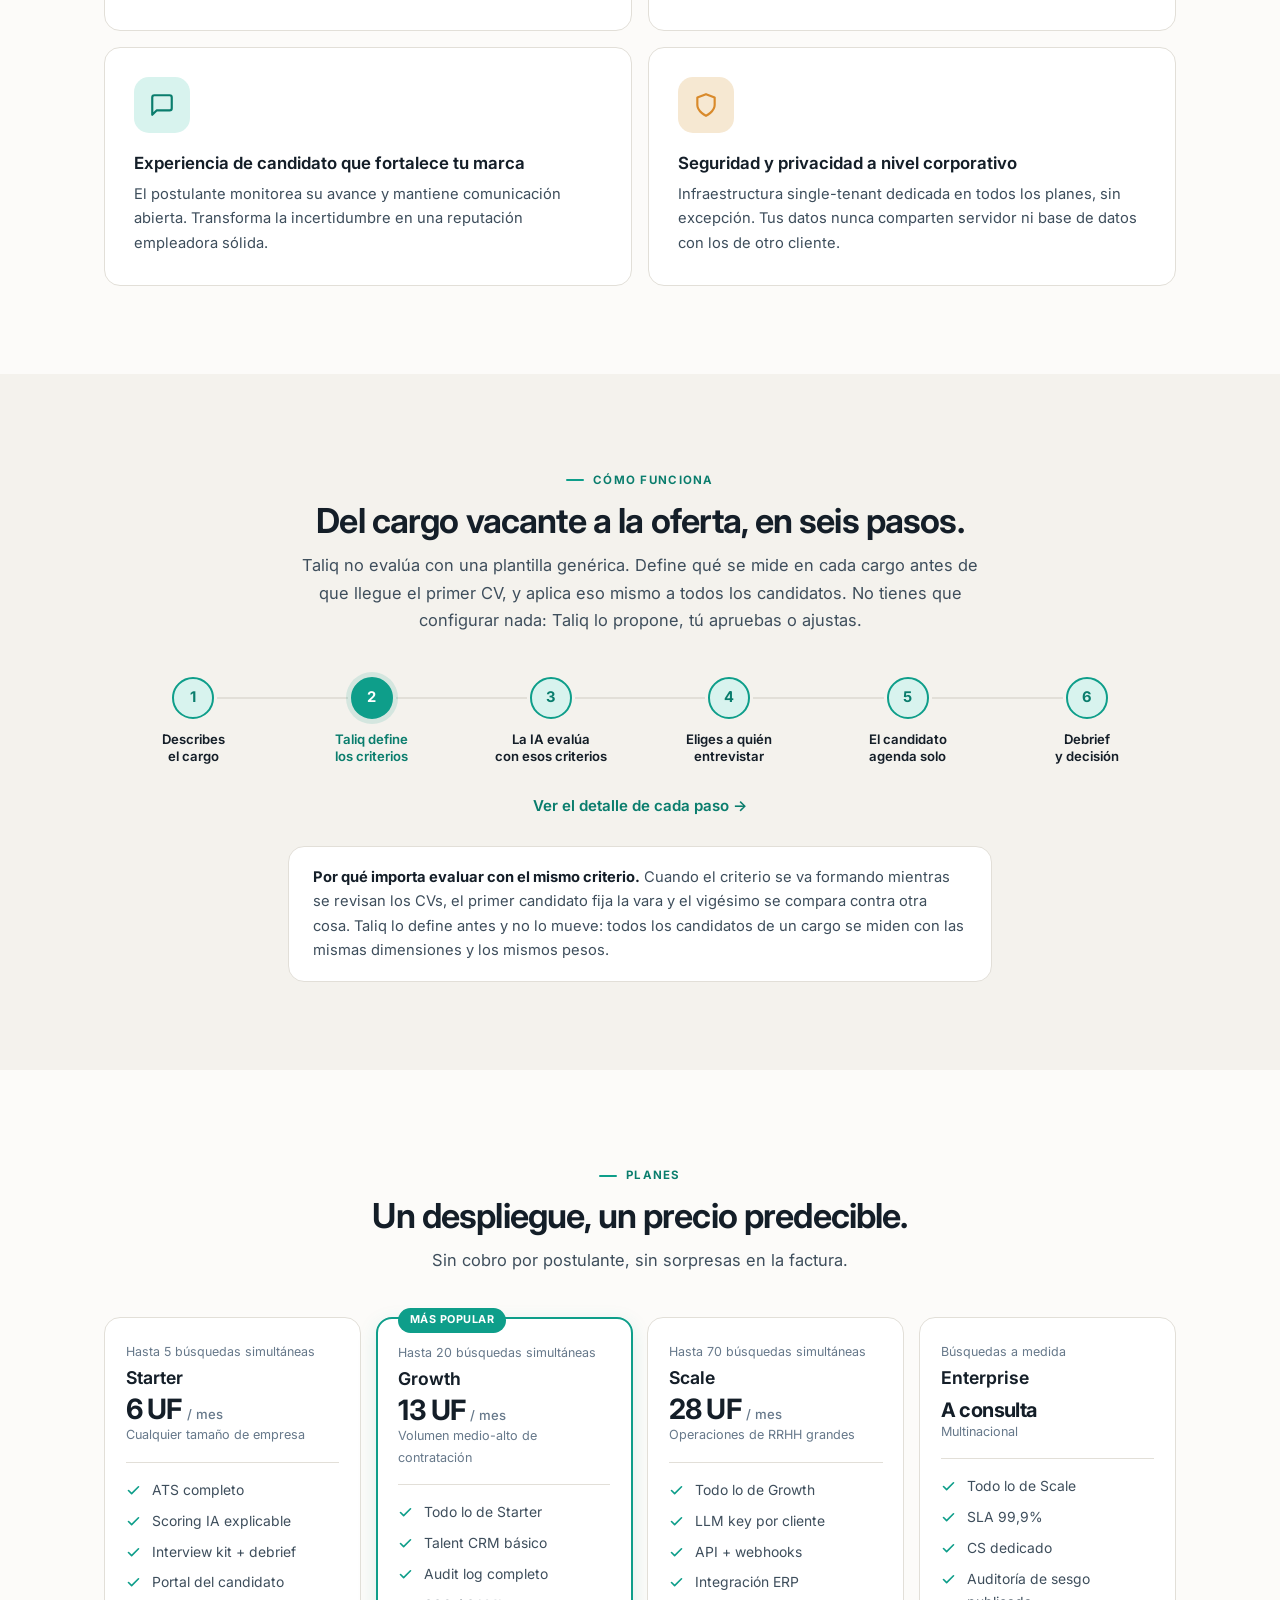
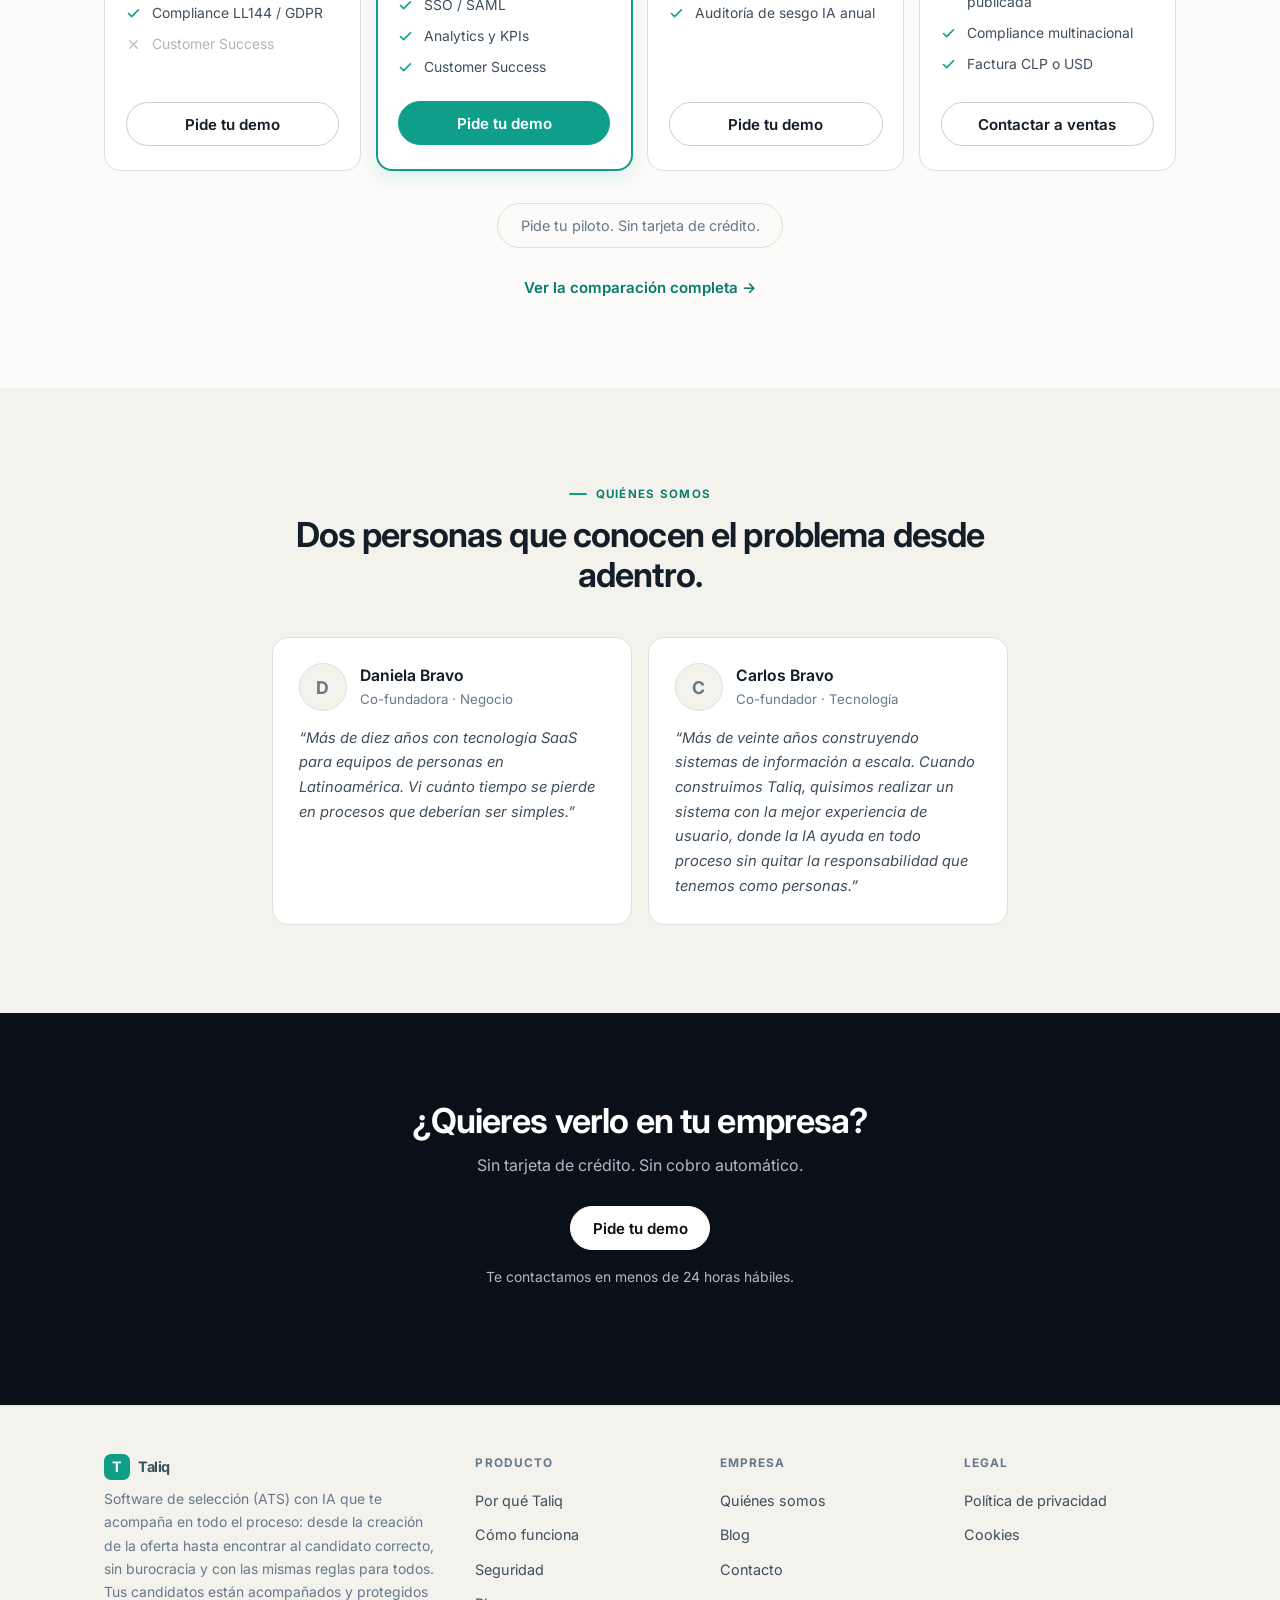
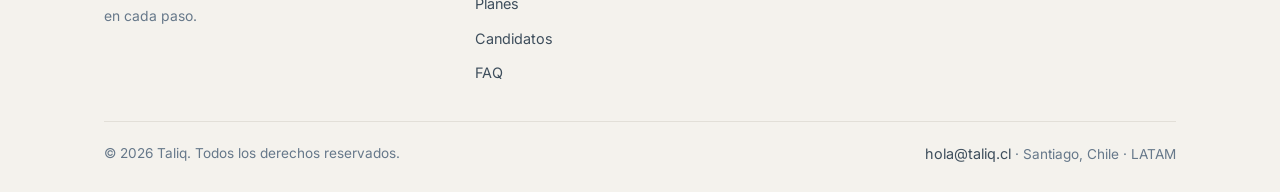
==== commit 103f9fd3: "Quitar el enlace a Términos y renombrar los botones a «Pide tu demo» El enlace «Términos» del pie ap" ====
--- a/index.html
+++ b/index.html
@@ -215,7 +215,7 @@
           <li><svg viewBox="0 0 24 24" fill="none" stroke="currentColor" stroke-width="2.6" stroke-linecap="round" stroke-linejoin="round" aria-hidden="true"><path d="M20 6 9 17l-5-5"/></svg><span>Compliance LL144 / GDPR</span></li>
           <li class="plan__no"><svg viewBox="0 0 24 24" fill="none" stroke="currentColor" stroke-width="2.6" stroke-linecap="round" stroke-linejoin="round" aria-hidden="true"><path d="M18 6 6 18M6 6l12 12"/></svg><span>Customer Success</span></li>
         </ul>
-        <button class="btn btn--ghost" data-demo>Pide tu piloto</button>
+        <button class="btn btn--ghost" data-demo>Pide tu demo</button>
       </article>
       <article class="plan plan--featured reveal">
         <span class="plan__flag">Más popular</span>
@@ -231,7 +231,7 @@
           <li><svg viewBox="0 0 24 24" fill="none" stroke="currentColor" stroke-width="2.6" stroke-linecap="round" stroke-linejoin="round" aria-hidden="true"><path d="M20 6 9 17l-5-5"/></svg><span>Analytics y KPIs</span></li>
           <li><svg viewBox="0 0 24 24" fill="none" stroke="currentColor" stroke-width="2.6" stroke-linecap="round" stroke-linejoin="round" aria-hidden="true"><path d="M20 6 9 17l-5-5"/></svg><span>Customer Success</span></li>
         </ul>
-        <button class="btn btn--primary" data-demo>Pide tu piloto</button>
+        <button class="btn btn--primary" data-demo>Pide tu demo</button>
       </article>
       <article class="plan reveal">
         <p class="plan__for">Hasta 70 búsquedas simultáneas</p>
@@ -245,7 +245,7 @@
           <li><svg viewBox="0 0 24 24" fill="none" stroke="currentColor" stroke-width="2.6" stroke-linecap="round" stroke-linejoin="round" aria-hidden="true"><path d="M20 6 9 17l-5-5"/></svg><span>Integración ERP</span></li>
           <li><svg viewBox="0 0 24 24" fill="none" stroke="currentColor" stroke-width="2.6" stroke-linecap="round" stroke-linejoin="round" aria-hidden="true"><path d="M20 6 9 17l-5-5"/></svg><span>Auditoría de sesgo IA anual</span></li>
         </ul>
-        <button class="btn btn--ghost" data-demo>Pide tu piloto</button>
+        <button class="btn btn--ghost" data-demo>Pide tu demo</button>
       </article>
       <article class="plan reveal">
         <p class="plan__for">Búsquedas a medida</p>
@@ -306,7 +306,7 @@
   <div class="container">
     <h2>¿Quieres verlo en tu empresa?</h2>
     <p>Sin tarjeta de crédito. Sin cobro automático.</p>
-    <button class="btn btn--on-ink" data-demo>Pide tu piloto</button>
+    <button class="btn btn--on-ink" data-demo>Pide tu demo</button>
     <p class="cta__fine">Te contactamos en menos de 24 horas hábiles.</p>
   </div>
 </section>
@@ -341,7 +341,6 @@
         <ul>
           <li><a href="privacidad.html">Política de privacidad</a></li>
           <li><a href="#" data-cookies>Cookies</a></li>
-          <li><a href="#">Términos</a></li>
         </ul>
       </div>
     </div>
@@ -387,10 +386,6 @@
       </div>
       <button type="submit" class="btn btn--primary">Quiero mi demo</button>
     </form>
-    <div class="modal__success">
-      <h3>Listo. Te contactamos pronto.</h3>
-      <p>Recibimos tu solicitud. En menos de 24 horas hábiles alguien del equipo se comunica contigo.</p>
-    </div>
   </div>
 </div>
 <div class="cookie-banner" id="cookie-banner" role="dialog" aria-labelledby="cookie-title" hidden>
--- a/assets/styles.css
+++ b/assets/styles.css
@@ -18,16 +18,54 @@
   --accent:#0E9E8A;
   --accent-2:#0A7D6D;
   --accent-3:#D8F3EE;
+  /* Verde oscuro para *fondos* con texto blanco encima (hover del botón, bloque
+     de ley, avatar). En claro es igual a --accent-2, pero en oscuro --accent-2
+     se aclara para leerse como texto y ya no sirve de fondo para letra blanca. */
+  --accent-deep:#0A7D6D;
   --warm:#D98A2B;
   --warm-2:#F6E8D2;
   --line:#E2DFD8;
   --line-2:#CFCBC2;
+  --header-bg:rgba(252,251,249,.9);
+  --error:#B42318;
   --r:10px;
   --r-lg:16px;
   --shadow-sm:0 1px 3px rgba(16,27,37,.06);
   --shadow-md:0 8px 24px rgba(16,27,37,.09);
   --max:1120px;
   --font:'Inter',-apple-system,BlinkMacSystemFont,'Segoe UI',Roboto,sans-serif;
+  color-scheme:light dark;
+}
+
+/* ---------- Modo oscuro ----------
+   Sigue la preferencia del sistema, sin selector: es lo mismo que hace el blog
+   (taliq.cl/blog/), y un selector sólo en una de las dos mitades haría que el
+   sitio cambie de tema al pasar de una a otra. Los valores son los del tema
+   oscuro del blog (sites/taliq/site.config.ts en static-blog), así ambos se ven
+   como un solo sitio.
+   Va aquí y no en una hoja aparte: styles.css tiene que seguir siendo la única
+   hoja externa (ver README.md, «Reglas que conviene no romper»). */
+@media (prefers-color-scheme:dark){
+  :root{
+    --ink:#05090D;        /* bandas oscuras y CTA: más hondas que el fondo, no más claras */
+    --paper:#0A1017;
+    --paper-2:#0F1922;
+    --surface:#12212C;
+    --surface-2:#172A37;
+    --text:#EEF3F5;
+    --text-2:#A9BCC7;
+    --muted:#8599A8;
+    --accent-2:#2FC2AB;   /* texto y enlaces: #0A7D6D no se lee sobre fondo oscuro */
+    --accent-3:#0F2F2C;
+    --warm:#E9A24A;
+    --warm-2:#2E2415;
+    --line:#24374A;
+    --line-2:#34495C;
+    --header-bg:rgba(10,16,23,.88);
+    --error:#F0705F;
+    --shadow-sm:0 1px 3px rgba(0,0,0,.4);
+    --shadow-md:0 8px 24px rgba(0,0,0,.45);
+  }
 }
 
 html{scroll-behavior:smooth;-webkit-text-size-adjust:100%}
@@ -78,7 +116,7 @@
   font-family:inherit;white-space:nowrap;
 }
 .btn--primary{background:var(--accent);color:#fff;border-color:var(--accent)}
-.btn--primary:hover{background:var(--accent-2);border-color:var(--accent-2)}
+.btn--primary:hover{background:var(--accent-deep);border-color:var(--accent-deep)}
 .btn--ghost{background:transparent;color:var(--text);border-color:var(--line-2)}
 .btn--ghost:hover{border-color:var(--text-2)}
 .btn--on-ink{background:#fff;color:var(--ink);border-color:#fff}
@@ -90,7 +128,7 @@
 /* ---------- Header ---------- */
 .site-header{
   position:sticky;top:0;z-index:60;
-  background:rgba(252,251,249,.9);backdrop-filter:blur(12px);
+  background:var(--header-bg);backdrop-filter:blur(12px);
   border-bottom:1px solid var(--line);transition:box-shadow .2s;
 }
 .site-header.is-scrolled{box-shadow:var(--shadow-sm)}
@@ -106,7 +144,13 @@
 .nav-toggle{display:none;flex-direction:column;gap:5px;background:none;border:none;cursor:pointer;padding:8px}
 .nav-toggle span{display:block;width:22px;height:2px;background:var(--text);border-radius:2px;transition:.25s}
 .nav-mobile{display:none;flex-direction:column;padding:.6rem 24px 1.2rem;border-top:1px solid var(--line);background:var(--paper)}
-.nav-mobile a{padding:.72rem 0;font-size:.96rem;color:var(--text-2);border-bottom:1px solid var(--line)}
+/* Los enlaces están dentro de un .container, no son hijos directos de .nav-mobile:
+   la columna tiene que ser ese contenedor, y cada enlace un bloque de ancho
+   completo. Si no, los enlaces quedan en línea, varios por renglón, con la raya
+   inferior del ancho de cada texto. width:100% porque, como hijo de un flex,
+   el margin-inline:auto de .container lo encoge al texto y lo centra. */
+.nav-mobile .container{display:flex;flex-direction:column;width:100%}
+.nav-mobile a{display:block;padding:.72rem 0;font-size:.96rem;color:var(--text-2);border-bottom:1px solid var(--line)}
 .nav-mobile a:last-child{border-bottom:none}
 .nav-mobile.is-open{display:flex}
 
@@ -119,7 +163,7 @@
 /* ---------- Evalcard ---------- */
 .evalcard{background:var(--surface);border:1px solid var(--line);border-radius:var(--r-lg);overflow:hidden;box-shadow:var(--shadow-md)}
 .evalcard__top{display:flex;align-items:center;gap:.7rem;padding:.85rem 1.05rem;border-bottom:1px solid var(--line);background:var(--surface-2)}
-.evalcard__avatar{width:34px;height:34px;border-radius:99px;flex:none;background:linear-gradient(135deg,var(--accent),var(--accent-2));display:grid;place-items:center;color:#fff;font-weight:700;font-size:.78rem}
+.evalcard__avatar{width:34px;height:34px;border-radius:99px;flex:none;background:linear-gradient(135deg,var(--accent),var(--accent-deep));display:grid;place-items:center;color:#fff;font-weight:700;font-size:.78rem}
 .evalcard__who{display:block;font-weight:640;font-size:.9rem}
 .evalcard__role{display:block;font-size:.76rem;color:var(--muted)}
 .evalcard__score{margin-left:auto;text-align:right}
@@ -204,7 +248,7 @@
 
 /* ---------- Bloque de ley ---------- */
 .lawbox{
-  background:var(--accent-2);color:#fff;border-radius:var(--r-lg);
+  background:var(--accent-deep);color:#fff;border-radius:var(--r-lg);
   padding:clamp(1.5rem,3vw,2.1rem);margin-bottom:2.4rem;
 }
 .lawbox h3{font-size:1.18rem;color:#fff;margin-bottom:.55rem}
@@ -255,7 +299,7 @@
 .cmp th:first-child,.cmp td:first-child{text-align:left;min-width:230px}
 .cmp thead th{background:var(--ink);color:#fff;font-weight:640;position:sticky;top:0}
 .cmp thead th small{display:block;font-size:.74rem;font-weight:400;color:var(--on-ink-2);margin-top:2px}
-.cmp thead th.is-featured{background:var(--accent-2)}
+.cmp thead th.is-featured{background:var(--accent-deep)}
 .cmp .cmp__block td{background:var(--paper-2);font-size:.72rem;font-weight:700;letter-spacing:.09em;text-transform:uppercase;color:var(--muted);text-align:left}
 .cmp td.is-featured{background:rgba(14,158,138,.055);color:var(--accent-2);font-weight:600}
 .cmp td.is-no{color:var(--muted)}
@@ -342,10 +386,6 @@
 .field-check label{font-size:.86rem;font-weight:400;color:var(--text-2)}
 .field-check a{color:var(--accent-2);text-decoration:underline}
 .modal .btn{width:100%}
-.modal__success{display:none;text-align:center;padding:1.2rem 0}
-.modal.is-sent #modal-title,.modal.is-sent .modal__sub{display:none}
-.modal__success h3{font-size:1.22rem;margin-bottom:.6rem}
-.modal__success p{font-size:.94rem;color:var(--text-2)}
 
 /* ---------- Reveal ---------- */
 .js .reveal{opacity:0;transform:translateY(16px);transition:opacity .6s ease,transform .6s cubic-bezier(.22,1,.36,1)}
@@ -382,7 +422,7 @@
   html{scroll-behavior:auto}
 }
 .hp{position:absolute;left:-9999px;width:1px;height:1px;overflow:hidden}
-.form-error{display:block;color:#B42318;font-size:.9rem;margin:.2rem 0 .8rem;min-height:1.2em}
+.form-error{display:block;color:var(--error);font-size:.9rem;margin:.2rem 0 .8rem;min-height:1.2em}
 .form-error:empty{display:none}
 
 /* ---------- Página legal ---------- */
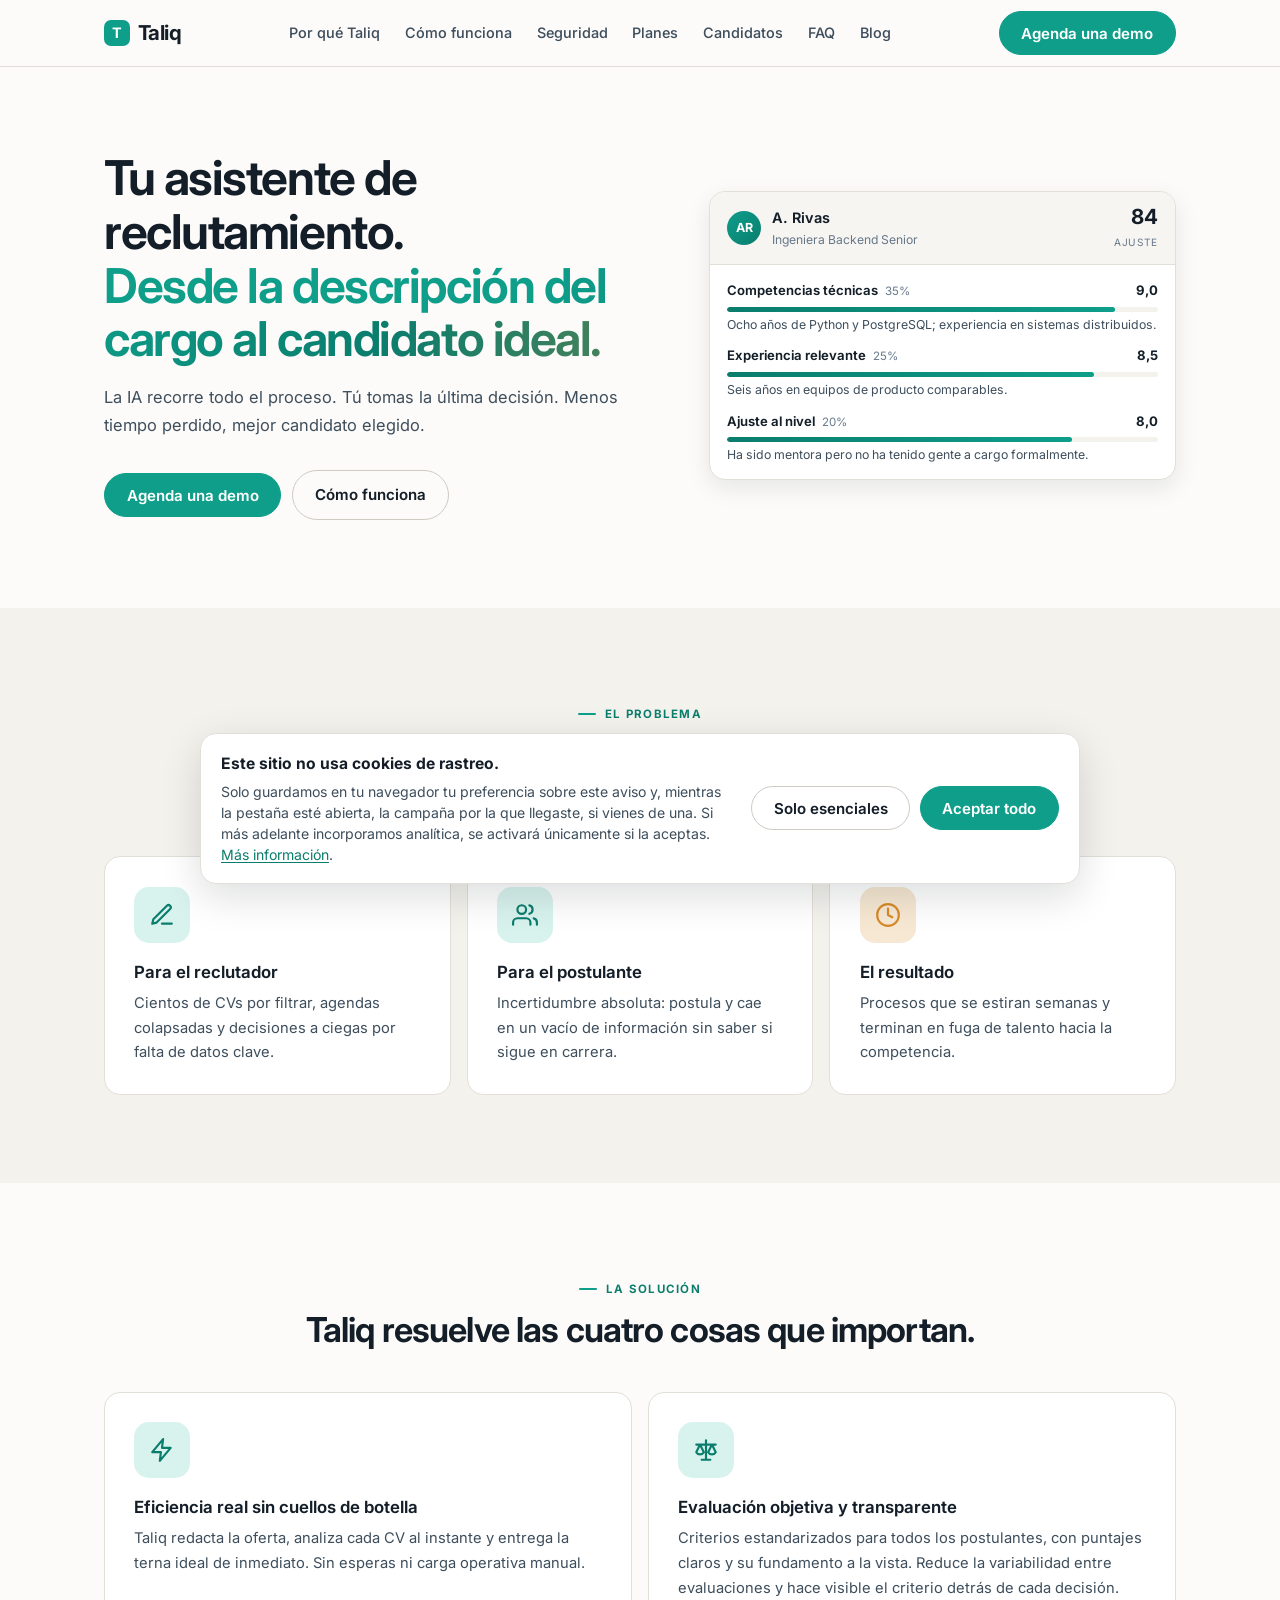
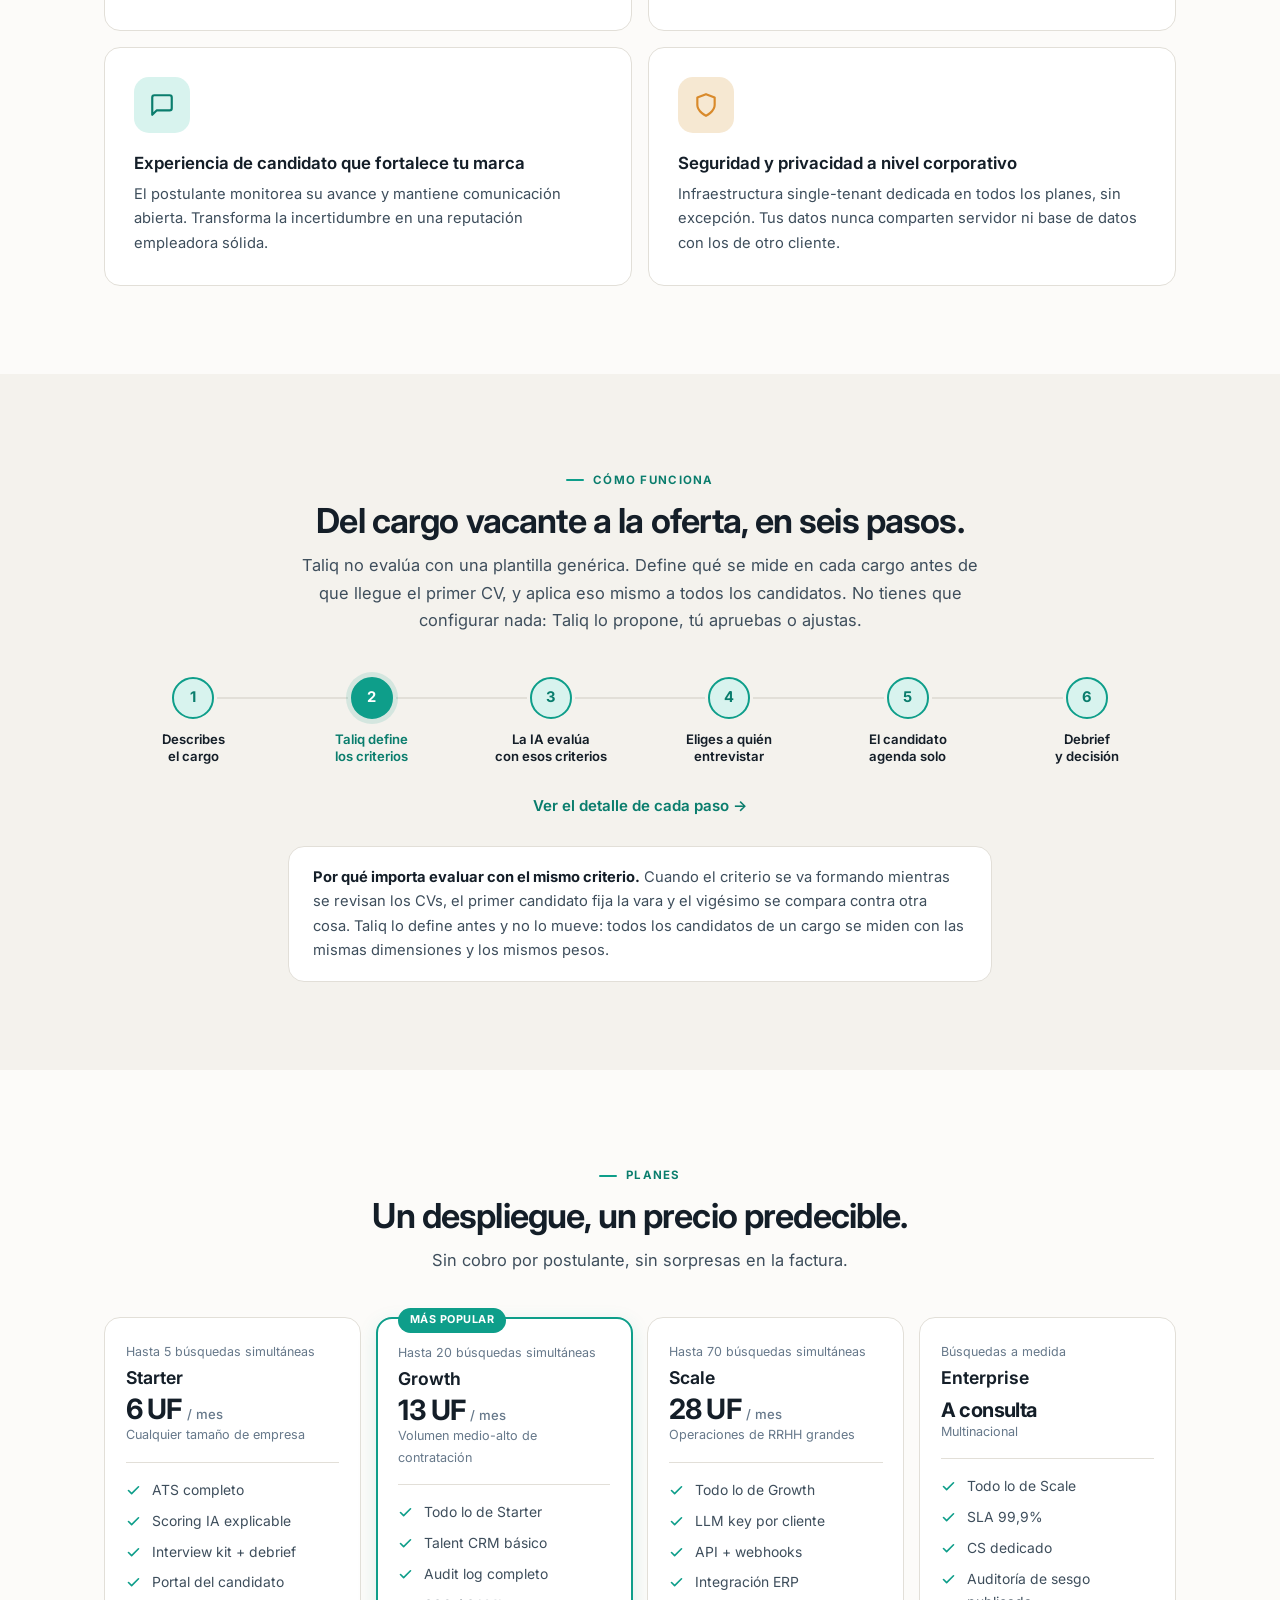
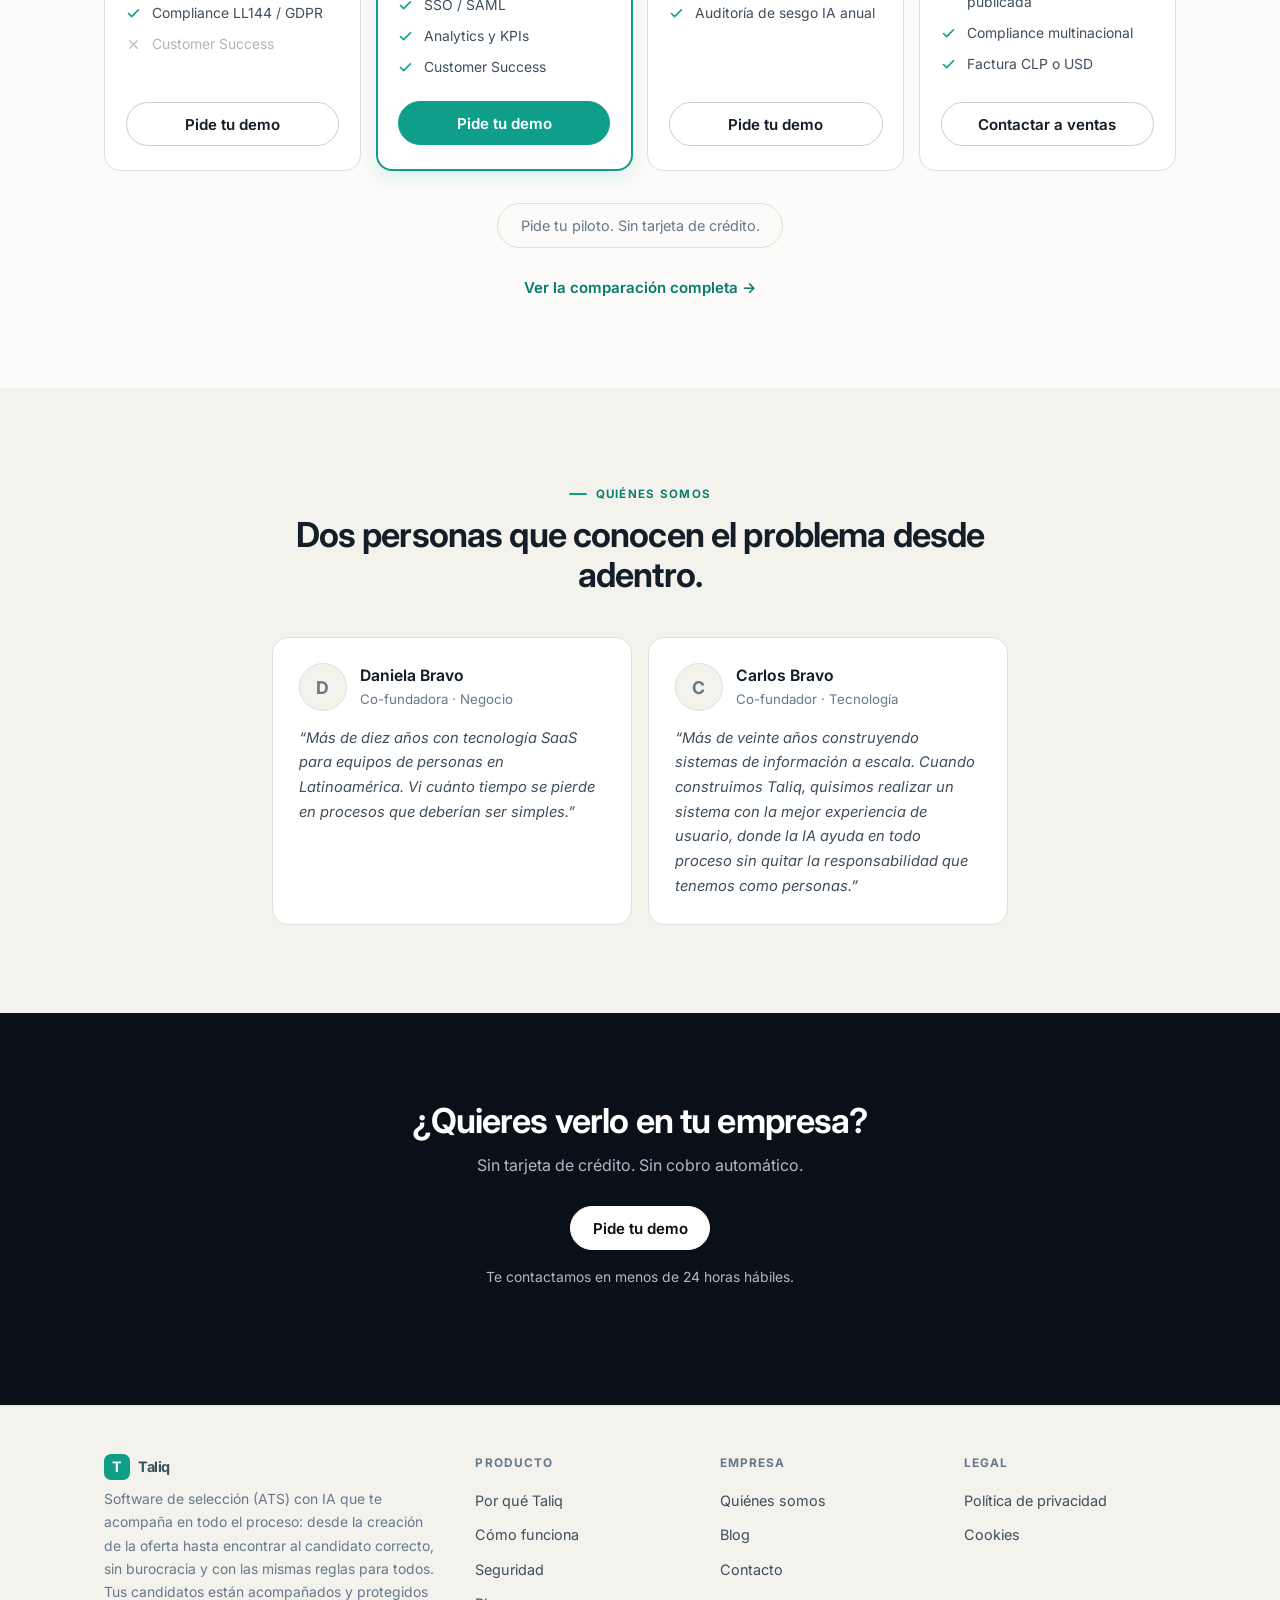
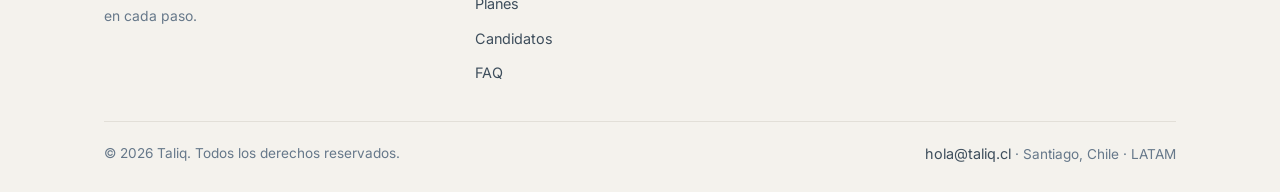
==== commit 67c274c3: "Etiquetas de campaña (UTM) en el formulario y la política de privacidad Co-Authored-By: Claude Opus " ====
--- a/index.html
+++ b/index.html
@@ -392,7 +392,7 @@
   <div class="cookie-banner__inner">
     <div class="cookie-banner__text">
       <strong id="cookie-title">Este sitio no usa cookies de rastreo.</strong>
-      <p>Solo guardamos tu preferencia sobre este aviso en tu navegador. Si más adelante incorporamos analítica, se activará únicamente si la aceptas. <a href="privacidad.html#cookies">Más información</a>.</p>
+      <p>Solo guardamos en tu navegador tu preferencia sobre este aviso y, mientras la pestaña esté abierta, la campaña por la que llegaste, si vienes de una. Si más adelante incorporamos analítica, se activará únicamente si la aceptas. <a href="privacidad.html#cookies">Más información</a>.</p>
     </div>
     <div class="cookie-banner__actions">
       <button type="button" class="btn btn--ghost" data-consent="essential">Solo esenciales</button>
